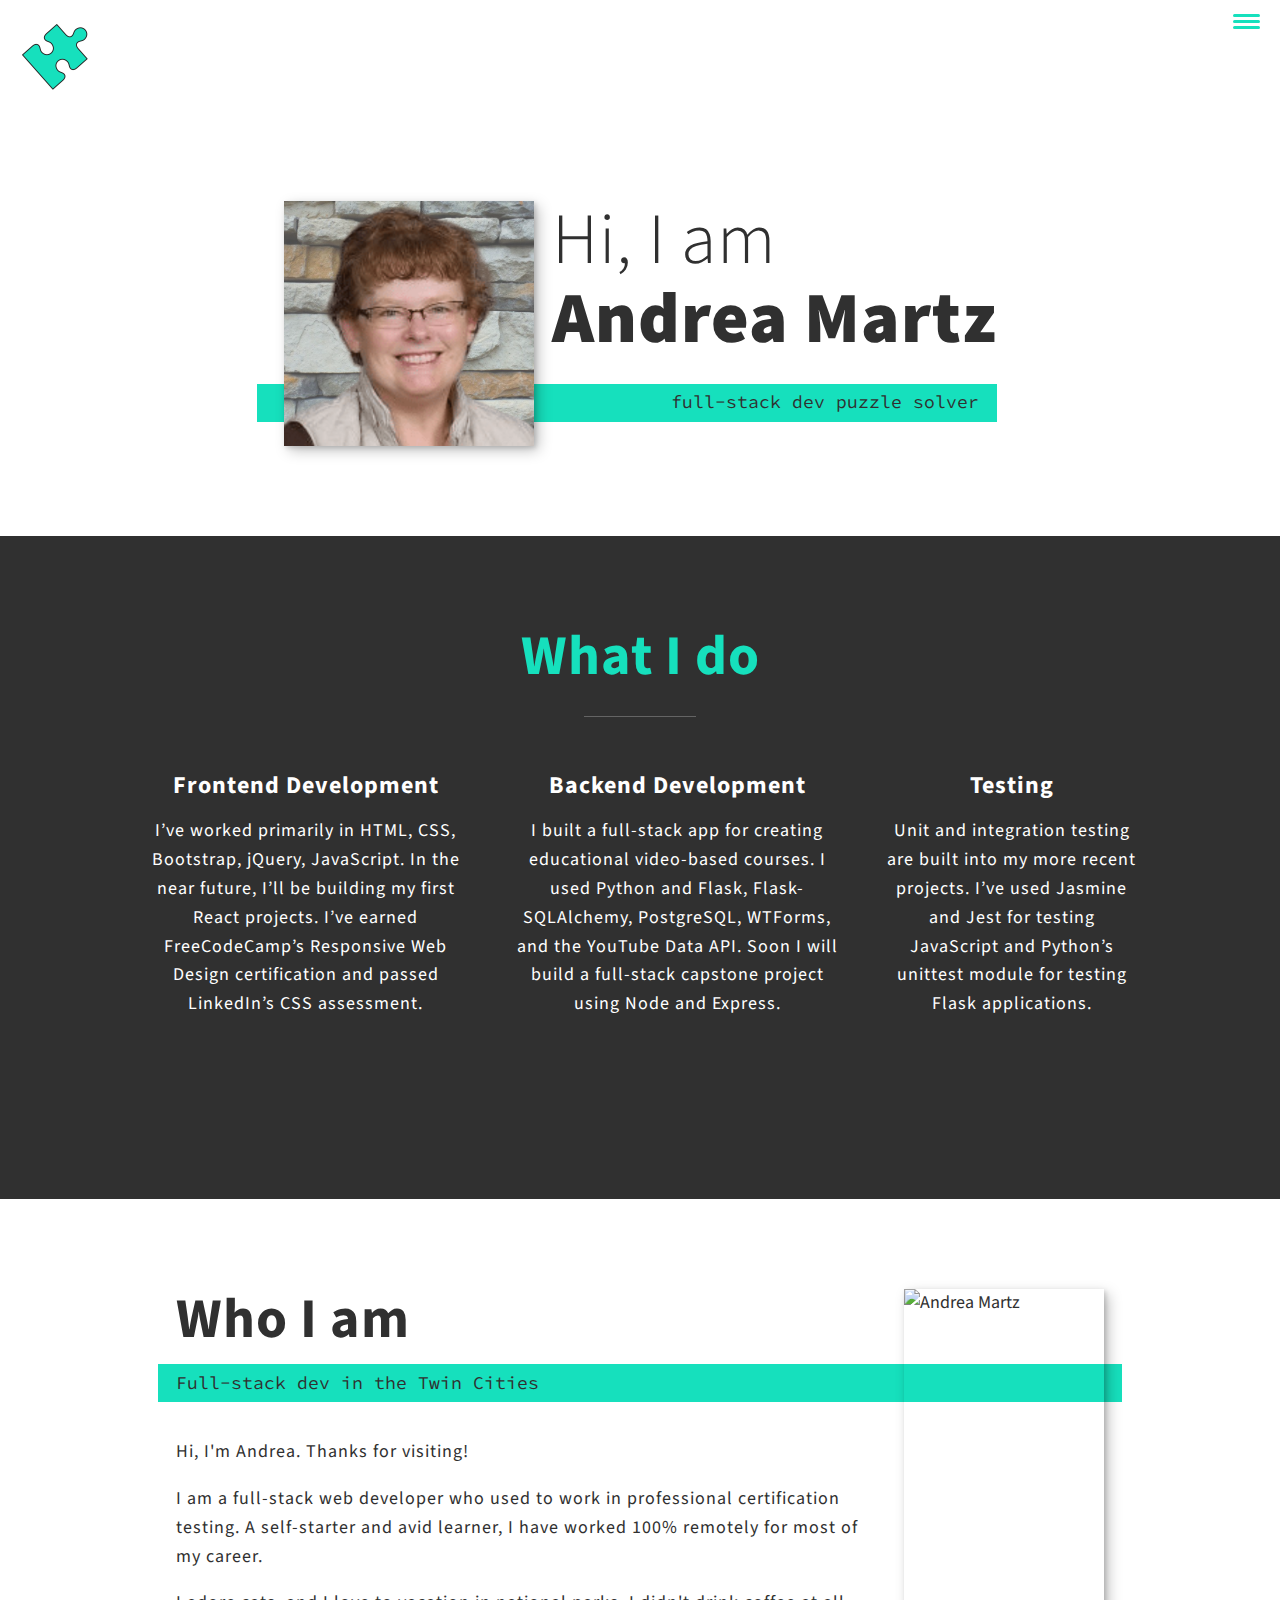
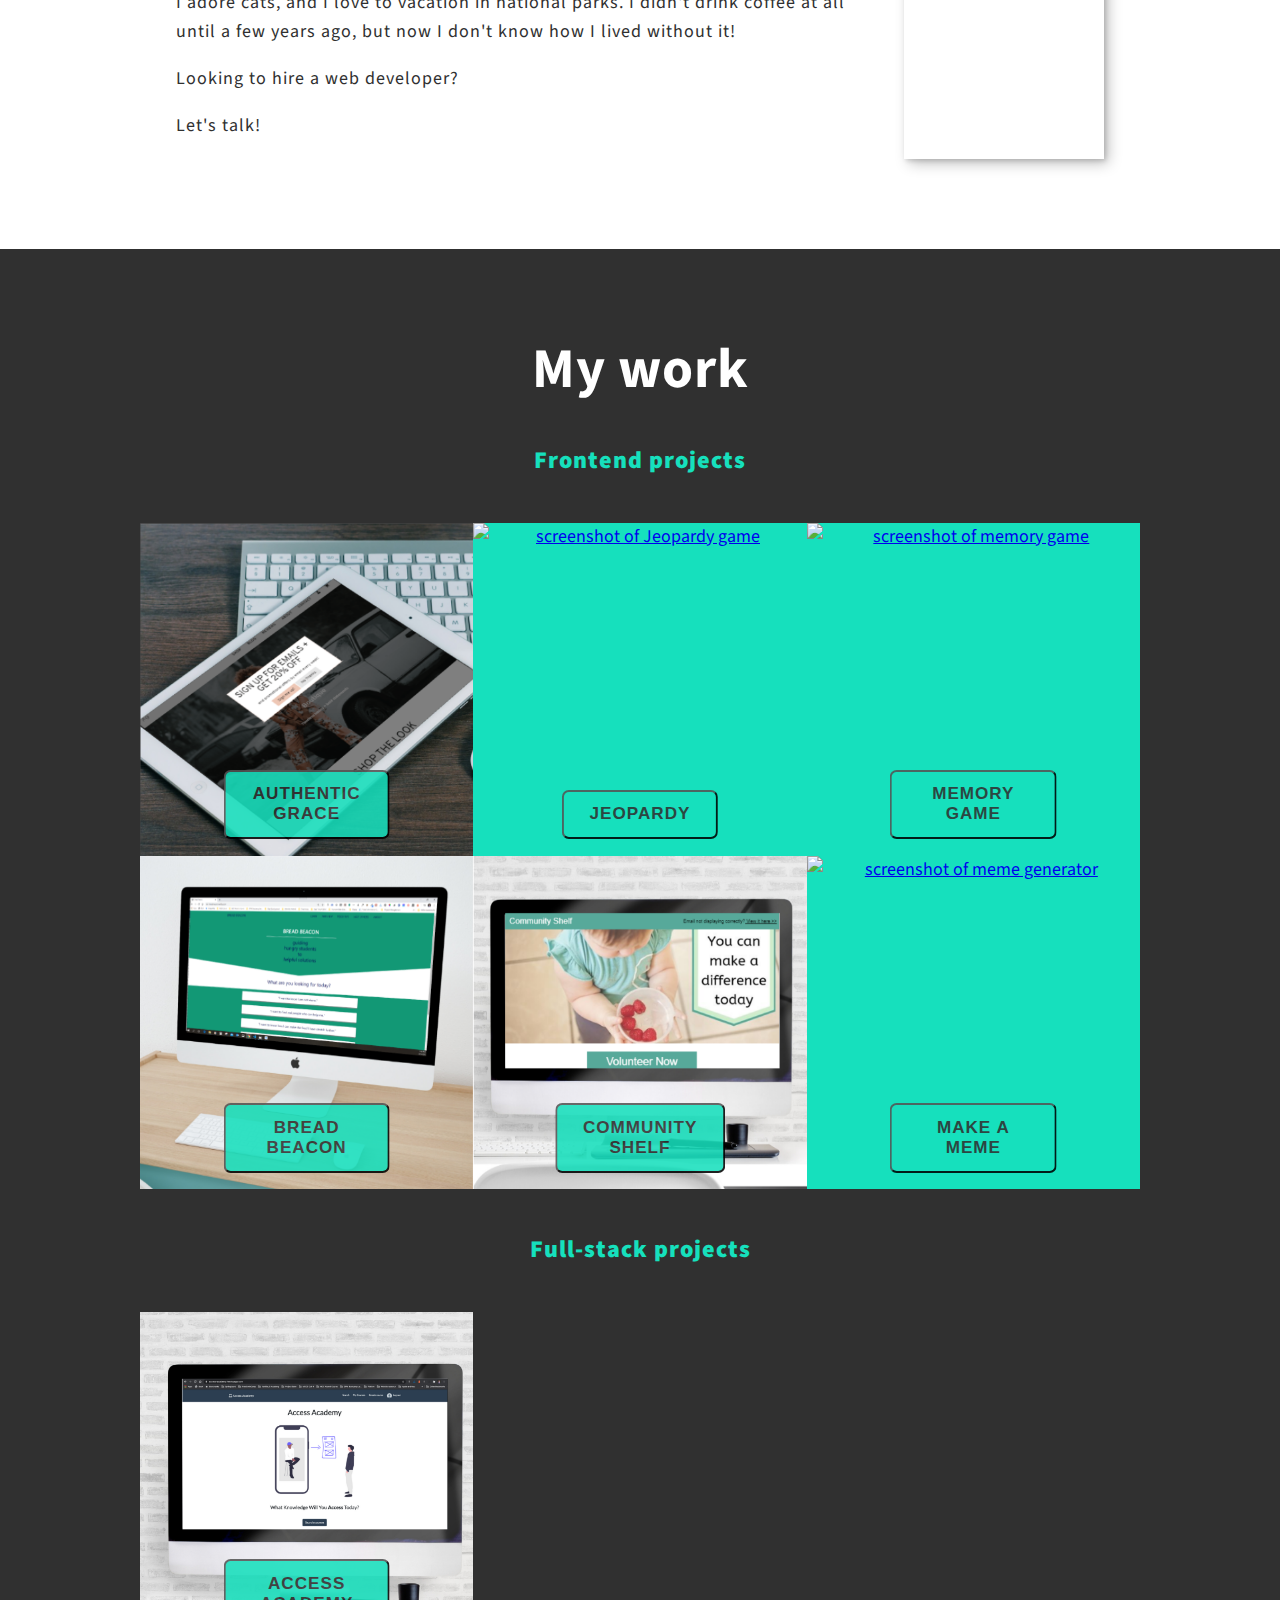
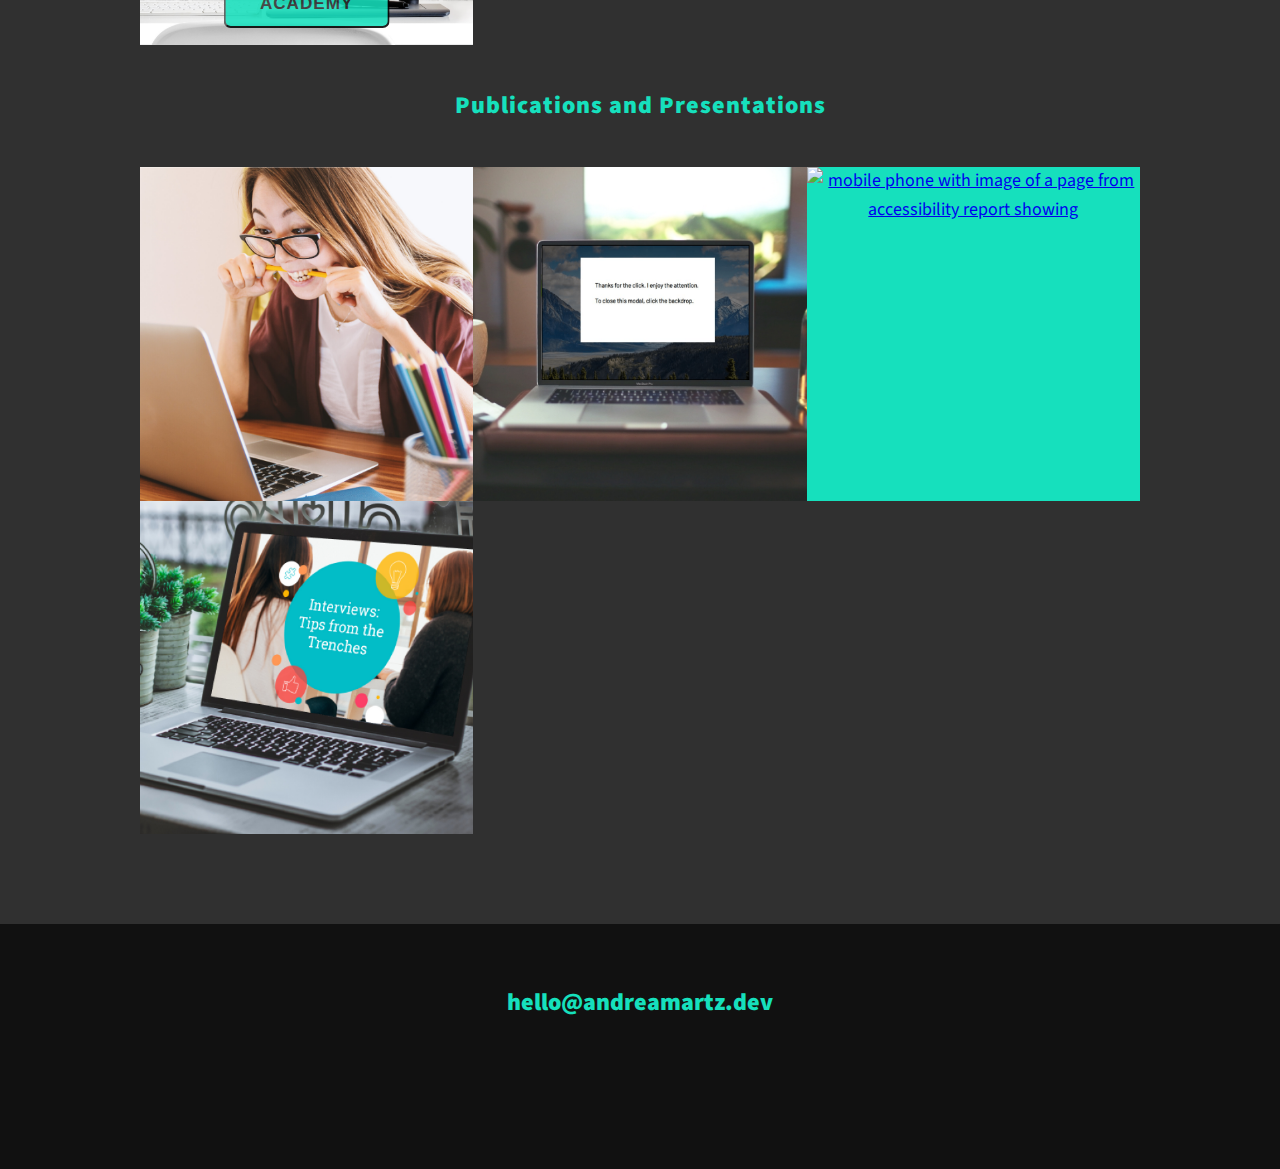
==== index.html @ f874818a "Edit 'What I do' and 'Who I am' sections" ====
<!DOCTYPE html>
<html lang="en">

<head>
  <meta charset="UTF-8" />
  <meta name="viewport" content="width=device-width, initial-scale=1.0" />
  <meta name="description"
    content="Andrea Martz's portfolio showcases her web development projects, publications, and presentations." />
  <meta property="og:title" content="Andrea Martz's portfolio website" />
  <meta property="og:image" content="img/linkedin-banner-puzzle.png" />
  <meta property="og:description" content="Andrea Martz's portfolio website" />
  <meta property="og:url" content="https://andreamartz.dev/" />
  <title>Andrea Martz's Portfolio</title>
  <link rel="apple-touch-icon" sizes="180x180" href="img/favicon/apple-touch-icon.png" />
  <link rel="icon" type="image/png" sizes="32x32" href="img/favicon/favicon-32x32.png" />
  <link rel="icon" type="image/png" sizes="16x16" href="img/favicon/favicon-16x16.png" />
  <link rel="manifest" href="/site.webmanifest" />
  <link rel="stylesheet" href="https://cdnjs.cloudflare.com/ajax/libs/normalize/7.0.0/normalize.min.css" />
  <link rel="stylesheet" href="https://cdnjs.cloudflare.com/ajax/libs/font-awesome/5.11.2/css/all.css"
    integrity="sha256-46qynGAkLSFpVbEBog43gvNhfrOj+BmwXdxFgVK/Kvc=" crossorigin="anonymous" />
  <!-- Google Fonts -->
  <link
    href="https://fonts.googleapis.com/css?family=Source+Code+Pro:400,900|Source+Sans+Pro:300,400,600,900&display=swap"
    rel="stylesheet" />

  <link rel="stylesheet" href="css/style.css" />
</head>

<body>
  <header>
    <div class="logo">
      <img src="img/puzzle-piece-for-favicon.png" alt="puzzle piece logo" />
    </div>
    <button class="nav-toggle" aria-label="toggle navigation">
      <span class="hamburger"></span>
    </button>
    <nav class="nav">
      <ul class="nav__list">
        <li class="nav__item"><a href="#home" class="nav__link">Home</a></li>
        <li class="nav__item">
          <a href="#services" class="nav__link">My Services</a>
        </li>
        <li class="nav__item">
          <a href="#about" class="nav__link">About me</a>
        </li>
        <li class="nav__item">
          <a href="#work" class="nav__link">My Work</a>
        </li>
      </ul>
    </nav>
  </header>
  <!-- Introduction -->
  <section class="intro" id="home">
    <h1 class="section__title section__title--intro">
      Hi, I am <strong>Andrea Martz</strong>
    </h1>
    <p class="section__subtitle section__subtitle--intro">
      full-stack dev puzzle solver
    </p>
    <img class="intro__img" src="img/Andrea-Martz-prof-stone.PNG" alt="photo of Andrea Martz" />
  </section>

  <!-- My services -->
  <section class="my-services" id="services">
    <h2 class="section__title section__title--services">What I do</h2>
    <div class="services">
      <div class="service">
        <h3>Frontend Development</h3>
        <p>I’ve worked primarily in HTML, CSS, Bootstrap, jQuery, JavaScript. In the near future, I’ll be building my
          first React projects. I’ve earned
          FreeCodeCamp’s Responsive Web Design certification and passed LinkedIn’s CSS assessment. </p>
      </div>
      <!-- / service -->

      <div class="service">
        <h3>Backend Development</h3>
        <p>I built a full-stack app for creating educational video-based courses. I used Python and Flask,
          Flask-SQLAlchemy, PostgreSQL, WTForms, and the YouTube Data API. Soon I will build a full-stack capstone
          project using Node and Express.</p>
      </div>
      <!-- / service -->

      <div class="service">
        <h3>Testing</h3>
        <p>Unit and integration testing are built into my more recent projects. I’ve used Jasmine and Jest for testing
          JavaScript and Python’s unittest module for testing Flask applications. </p>
      </div>
      <!-- / service -->
    </div>
    <!-- / services -->
  </section>

  <!-- About me -->
  <section class="about-me" id="about">
    <h2 class="section__title section__title--about">Who I am</h2>
    <p class="section__subtitle section__subtitle--about">
      Full-stack dev in the Twin Cities
    </p>

    <div class="about-me__body">
      <p>Hi, I'm Andrea. Thanks for visiting!</p>
      <p>
        I am a full-stack web developer who used to work in professional
        certification testing. A self-starter and avid learner, I have worked
        100% remotely for most of my career.
      </p>
      <p>
        I adore cats, and I love to vacation in national parks. I didn't drink coffee at all until a few years ago, but
        now I don't know how I lived without it!
      </p>
      <p>Looking to hire a web developer?</p>
      <a class="link" href="mailto:hello@andreamartz.dev">
        <p class="link-text">Let's talk!
          <span>
            <i class="fas fa-envelope email-icon contact-text"></i>
          </span>
        </p>
      </a>
    </div>

    <img class="about-me__img" src="img/Andrea-Martz-prof-long-hair-shimmer-tall.PNG" alt="Andrea Martz" />
    <!-- <img class="about-me__img" src="img/Andrea-Martz-prof-outside-tall.PNG" alt="Andrea Martz" /> -->
  </section>

  <!-- My Work -->
  <section class="my-work" id="work">
    <h2 class="section__title section__title--work">My work</h2>
    <h3 class="section__subtitle section__subtitle--work">Frontend projects</h3>

    <!-- Front-end projects -->
    <div class="portfolio">
      <!-- Portfolio item 01: Authentic Grace -->
      <div class="portfolio__item portfolio__item__container">
        <a href="https://andreamartz.dev/mcc-authentic-grace/" target="_blank" rel="noreferrer">
          <img src="img/my-work-websites/authentic-grace-mockup-square.PNG"
            alt="iPad showing home page of Authentic Grace website" class="portfolio__img" />
        </a>
        <a href="/project-story-pages/authentic-grace.html" target="_blank" rel="noreferrer">
          <button class="btn portfolio__item__btn">Authentic Grace</button>
        </a>
      </div>

      <!-- Portfolio item 02: Jeopardy -->
      <div class="portfolio__item portfolio__item__container">
        <a href="http://andreamartz.dev/sb-15-jeopardy/" target="_blank" rel="noreferrer">
          <img src="img/my-work-websites/jeopardy-on-laptop.png" alt="screenshot of Jeopardy game"
            class="portfolio__img" />
        </a>
        <a href="http://andreamartz.dev/sb-15-jeopardy/" target="_blank" rel="noreferrer">
          <button class="btn portfolio__item__btn">Jeopardy</button>
        </a>
      </div>

      <!-- Portfolio item 03: Memory game -->
      <div class="portfolio__item portfolio__item__container">
        <a href="http://andreamartz.dev/sb-memory-game/" target="_blank" rel="noreferrer">
          <img src="img/sb-memory-game.png" alt="screenshot of memory game" class="portfolio__img" />
        </a>
        <a href="http://andreamartz.dev/sb-memory-game/" target="_blank" rel="noreferrer">
          <button class="btn portfolio__item__btn">Memory Game</button>
        </a>
      </div>

      <!-- Portfolio item 04: Bread Beacon -->
      <div class="portfolio__item portfolio__item__container">
        <a href="https://breadbeacon.netlify.com/" target="_blank" rel="noreferrer">
          <img src="img/my-work-websites/bread-beacon-mockup-square.PNG"
            alt="computer screen showing Bread Beacon homepage" class="portfolio__img" />
        </a>
        <a href="https://breadbeacon.netlify.com/" target="_blank" rel="noreferrer">
          <button class="btn portfolio__item__btn">Bread Beacon</button>
        </a>
      </div>

      <!-- Portfolio item 05: Email Newsletter -->
      <div class="portfolio__item portfolio__item__container">
        <a href="https://andreamartz.dev/Email-Newsletter/" target="_blank" rel="noreferrer">
          <img src="img/my-work-websites/email-newsletter-mockup-square.png"
            alt="computer screen showing email newsletter" class="portfolio__img" />
        </a>
        <a href="https://andreamartz.dev/Email-Newsletter/" target="_blank" rel="noreferrer">
          <button class="btn portfolio__item__btn">Community Shelf</button>
        </a>
      </div>

      <!-- Portfolio item 06: Meme generator -->
      <div class="portfolio__item portfolio__item__container">
        <a href="http://andreamartz.dev/sb-meme-generator/" target="_blank" rel="noreferrer">
          <img src="img/sb-meme-generator.png" alt="screenshot of meme generator" class="portfolio__img" />
        </a>
        <a href="http://andreamartz.dev/sb-meme-generator/" target="_blank" rel="noreferrer">
          <button class="btn portfolio__item__btn">Make a Meme</button>
        </a>
      </div>
    </div>

    <!-- Full-stack projects -->
    <h3 class="section__subtitle section__subtitle--work">Full-stack projects</h3>
    <div class="portfolio">
      <!-- Full-stack item 01: Access Academy -->
      <div class="portfolio__item portfolio__item__container">
        <a href="https://access-academy.herokuapp.com/" target="_blank" rel="noreferrer">
          <img src="img/my-work-websites/access-academy-mockup-square.png"
            alt="iMac showing home page of Access Academy website" class="portfolio__img" />
        </a>
        <a href="/project-story-pages/access-academy.html" target="_blank" rel="noreferrer">
          <button class="btn portfolio__item__btn">Access Academy</button>
        </a>
      </div>
      <!-- Full-stack item 02: -->
      <div class="">
        <a href="" target="_blank" rel="noreferrer">
          <img src="" alt="" class="portfolio__img" />
        </a>
        <a href="" target="_blank" rel="noreferrer">
        </a>
      </div>
      <!-- Full-stack item 03: -->
      <div class="">
        <a href="" target="_blank" rel="noreferrer">
          <img src="" alt="" class="portfolio__img" />
        </a>
        <a href="" target="_blank" rel="noreferrer">
        </a>
      </div>
    </div>

    <!-- Publications and Presentations -->
    <h3 class="section__subtitle section__subtitle--work">
      Publications and Presentations
    </h3>
    <div class="portfolio">
      <!-- Portfolio item 04 -->
      <a href="https://momscanco.github.io/blog/martz_cohort4_css_positioning_you_got_this.html" class="portfolio__item"
        target="_blank" rel="noreferrer">
        <img src="img/my-work-publications/css-positioning-square.png"
          alt="frustrated woman looking at laptop screen and biting a pencil" class="portfolio__img" />
      </a>

      <!-- Portfolio item 05 -->
      <a href="https://momscanco.github.io/blog/martz_cohort4_you_ought_to_know_about_modals.html"
        class="portfolio__item" target="_blank" rel="noreferrer">
        <img src="img/my-work-publications/modals-mockup-square.png"
          alt="laptop with image of modal from the blog article showing" class="portfolio__img" />
      </a>

      <!-- Portfolio item 06 -->
      <a href="https://drive.google.com/file/d/15vUhuftL8Tw2-hJ7SJFzMjUAN6MccGJH/view" class="portfolio__item"
        target="_blank" rel="noreferrer">
        <img src="img/my-work-publications/accessibility-mockup-square.png"
          alt="mobile phone with image of a page from accessibility report showing" class="portfolio__img" />
      </a>

      <!-- Portfolio item 07: Presentation -->
      <a href="https://www.loom.com/share/85b0b5226fcd4cc6894a8df4f5c26ae6" class="portfolio__item" target="_blank"
        rel="noreferrer">
        <img src="img/my-work-presentations/interviews-mockup-square.PNG"
          alt="laptop showing title slide from presentation called 'Interviews: Tips from the Trenches'"
          class="portfolio__img" />
      </a>
    </div>
    <!-- END Publications and Presentations -->
  </section>

  <!-- Footer -->
  <footer class="footer">
    <!-- replace with your own email address -->
    <a href="mailto:hello@andreamartz.dev" class="footer__link">hello@andreamartz.dev</a>
    <ul class="social-list">
      <li class="social-list__item">
        <a class="social-list__link" href="https://github.com/andreamartz" aria-label="GitHub"
          title="View my work on GitHub" target="_blank" rel="noreferrer">
          <i class="fab fa-github"></i>
        </a>
      </li>
      <li class="social-list__item">
        <a class="social-list__link" href="https://www.linkedin.com/in/andreamartz/" aria-label="LinkedIn"
          title="Connect with me on LinkedIn" target="_blank" rel="noreferrer">
          <i class="fab fa-linkedin-in"></i>
        </a>
      </li>
      <li class="social-list__item">
        <a class="social-list__link" href="https://twitter.com/amartzcoder" aria-label="Twitter"
          title="Follow me on Twitter" target="_blank" rel="noreferrer">
          <i class="fab fa-twitter"></i>
        </a>
      </li>
      <li class="social-list__item">
        <a class="social-list__link" href="https://www.freecodecamp.org/wahmof2" aria-label="Free Code Camp"
          title="View my freeCodeCamp profile" target="_blank" rel="noreferrer">
          <i class="fab fa-free-code-camp"></i>
        </a>
      </li>
    </ul>
  </footer>

  <script src="js/index.js"></script>
</body>

</html>
---- css/style.css ----
*,
*::before,
*::after {
    box-sizing: border-box;
}

/* Custom Properties */

:root {
    --ff-primary: 'Source Sans Pro', sans-serif;
    --ff-secondary: 'Source Code Pro', monospace;

    --fw-reg: 300;
    --fw-semi-bold: 600;
    --fw-bold: 900;

    --clr-light: #fff;
    --clr-dark: #303030;
    --clr-accent: #16e0bd;

    --fs-h1: 3rem;
    --fs-h2: 2.25rem;
    --fs-h3: 1.25rem;
    --fs-body: 1rem;

    --bs: 0.25em 0.25em 0.75em rgba(0, 0, 0, .25),
        0.125em 0.125em 0.25em rgba(0, 0, 0, .15);
}

@media (min-width: 800px) {
    :root {
        --fs-h1: 4.5rem;
        --fs-h2: 3.5rem;
        --fs-h3: 1.5rem;
        --fs-body: 1.125rem;
    }
}

/* General styles */


html {
    scroll-behavior: smooth;
}

body {
    background: var(--clr-light);
    color: var(--clr-dark);
    margin: 0;
    font-family: var(--ff-primary);
    font-size: var(--fs-body);
    line-height: 1.6;
}

section {
    padding: 5em 2em;
}

img {
    display: block;
    max-width: 100%;
}

p {
    letter-spacing: 1px;
}

strong {
    font-weight: var(--fw-bold)
}

:focus {
    outline: 3px solid var(--clr-accent);
    outline-offset: 3px;
}

/* Buttons */

.btn {
    border-radius: 7px;
    display: inline-block;
    padding: 1em 2.5em;
    background: var(--clr-accent);
    color: var(--clr-dark);
    text-decoration: none;
    cursor: pointer;
    text-transform: uppercase;
    letter-spacing: 2px;
    font-weight: var(--fw-bold);
    transition: transform 200ms ease-in-out;
}

.btn:hover {
    transform: scale(1.1);
}

/* Icons */
.email-icon {
    color: var(--clr-accent);
}

/* Typography */

h1,
h2,
h3 {
    line-height: 1.1;
    margin: 0;
    letter-spacing: 1px;
}

h1 {
    font-size: var(--fs-h1)
}

h2 {
    font-size: var(--fs-h2)
}

h3 {
    font-size: var(--fs-h3)
}


.section__title {
    margin-bottom: .25em;
}

.section__title--intro {
    font-weight: var(--fw-reg);
}

.section__title--intro strong {
    display: block;
}

.section__subtitle {
    margin: 0;
    font-size: var(--fs-h3);
}

.section__subtitle--intro,
.section__subtitle--about {
    background: var(--clr-accent);
    padding: .25em 1em;
    font-family: var(--ff-secondary);
    font-size: var(--fs-body);
    margin-bottom: 1em;
}

.section__subtitle--work {
    color: var(--clr-accent);
    font-weight: var(--fw-bold);
    margin-bottom: 2em;
    margin-top: 2em;
}

/* header */

header {
    display: flex;
    justify-content: space-between;
    padding: 1em;
}

.logo {
    max-width: 75px;
}

.nav {
    position: fixed;
    background: var(--clr-dark);
    color: var(--clr-light);
    top: 0;
    bottom: 0;
    left: 0;
    right: 0;
    z-index: 100;

    transform: translateX(100%);
    transition: transform 250ms cubic-bezier(.5, 0, .5, 1);
}

.nav__list {
    list-style: none;
    display: flex;
    height: 100%;
    flex-direction: column;
    justify-content: space-evenly;
    align-items: center;
    margin: 0;
    padding: 0;
}

.nav__link {
    color: inherit;
    font-weight: var(--fw-bold);
    font-size: var(--fs-h2);
    text-decoration: none;
}

.nav__link:hover {
    color: var(--clr-accent);
}

.nav-toggle {
    padding: .5em;
    background: transparent;
    border: 0;
    cursor: pointer;
    position: absolute;
    right: 1em;
    top: 1em;
    z-index: 1000;
}

.nav-open .nav {
    transform: translateX(0);
}

.nav-open .nav-toggle {
    position: fixed;
}

.nav-open .hamburger {
    transform: rotate(.625turn);
}

.nav-open .hamburger::before {
    transform: rotate(90deg) translateX(-6px);
}

.nav-open .hamburger::after {
    opacity: 0;
}

.hamburger {
    display: block;
    position: relative;
}

.hamburger,
.hamburger::before,
.hamburger::after {
    background: var(--clr-accent);
    width: 2em;
    height: 3px;
    border-radius: 1em;
    transition: transform 250ms ease-in-out;
}


.hamburger::before,
.hamburger::after {
    content: '';
    position: absolute;
    left: 0;
    right: 0;
}

.hamburger::before {
    top: 6px;
}

.hamburger::after {
    bottom: 6px;
}


/*  Intro section  */

.intro {
    position: relative;
}

.intro__img {
    box-shadow: var(--bs);
}

.section__subtitle--intro {
    display: inline-block;
}

@media (min-width: 600px) {
    .intro {
        display: grid;
        width: min-content;
        margin: 0 auto;
        grid-column-gap: 1em;
        grid-template-areas:
            "img title"
            "img subtitle";
        grid-template-columns: min-content max-content;
    }

    .intro__img {
        grid-area: img;
        min-width: 250px;
        position: relative;
        z-index: 2;
    }

    .section__subtitle--intro {
        align-self: start;
        grid-column: -1 / 1;
        grid-row: 2;
        letter-spacing: 0;
        text-align: right;
        position: relative;
        left: -1.5em;
        width: calc(100% + 1.5em);
    }
}


/*  My services section  */

.my-services {
    background-color: var(--clr-dark);
    background-image: url(../img/services-bg-coding-desktop.PNG);
    background-size: cover;
    /* background-blend-mode: multiply; */
    color: var(--clr-light);
    text-align: center;
}

.section__title--services {
    color: var(--clr-accent);
    position: relative;
}

.section__title--services::after {
    content: '';
    display: block;
    width: 2em;
    height: 1px;
    margin: 0.5em auto 1em;
    background: var(--clr-light);
    opacity: 0.25;
}

.services {
    margin-bottom: 4em;
}

.service {
    max-width: 500px;
    margin: 0 auto;
}

@media (min-width: 800px) {
    .services {
        display: flex;
        max-width: 1000px;
        margin-left: auto;
        margin-right: auto;
    }

    .service+.service {
        margin-left: 2em;
    }
}

/*  About Me section */

.about-me {
    max-width: 1000px;
    margin: 0 auto;
}

.about-me__img {
    box-shadow: var(--bs);
}

@media (min-width: 600px) {
    .about-me {
        display: grid;
        grid-template-columns: 1fr 200px;
        grid-template-areas:
            "title img"
            "subtitle img"
            "text img";
        grid-column-gap: 2em;
    }

    .section__title--about {
        grid-area: title;
    }

    .section__subtitle--about {
        grid-column: 1 / -1;
        grid-row: 2;
        position: relative;
        left: -1em;
        letter-spacing: 0;
        width: calc(100% + 2em);
        padding-left: 1em;
        padding-right: calc(200px + 4em);
    }

    .about-me__img {
        grid-area: img;
        position: relative;
        z-index: 2;
    }
}

.link {
    text-decoration: none;
    color: inherit;
}

.link-text:hover {
    font-weight: var(--fw-semi-bold);
}

/* My Work */

.my-work {
    background-color: var(--clr-dark);
    color: var(--clr-light);
    text-align: center;
}

.portfolio {
    display: grid;
    grid-template-columns: repeat(auto-fit, minmax(300px, 1fr));
    max-width: 1000px;
    margin-left: auto;
    margin-right: auto;
}

.portfolio--single {
    display: grid;
    grid-template-columns: repeat(auto-fit, minmax(300px, .5fr));
}

.portfolio__item {
    background: var(--clr-accent);
    overflow: hidden;
}

.portfolio__img {
    transition:
        transform 750ms cubic-bezier(.5, 0, .5, 1),
        opacity 250ms linear;
}

.portfolio__item:focus {
    position: relative;
    z-index: 2;
}

.portfolio__img:hover,
.portfolio__item:focus .portfolio__img {
    transform: scale(1.2);
    opacity: .5;
}

.portfolio__item__container {
    position: relative;
}

.portfolio__item__btn {
    padding: .75em 1.5em;
    opacity: 0.87;
    font-size: 1.07rem;
    letter-spacing: 1px;
}

.portfolio__item__container .portfolio__item__btn {
    position: absolute;
    bottom: 5%;
    left: 50%;
    transform: translate(-50%);
    -ms-transform: translate(-50%);
}

/* footer */

.footer {
    background: #111;
    color: var(--clr-accent);
    text-align: center;
    padding: 2.5em 0;
    font-size: var(--fs-h3);

}

.footer a {
    color: inherit;
    text-decoration: none;
}

.footer__link {
    font-weight: var(--fw-bold);
}

.footer__link:hover,
.social-list__link:hover {
    opacity: .7;
}

.footer__link:hover {
    text-decoration: underline;
}

.social-list {
    list-style: none;
    display: flex;
    justify-content: center;
    margin: 2em 0 0;
    padding: 0;
}

.social-list__item {
    margin: 0 .5em;
}

.social-list__link {
    padding: .5em;
}
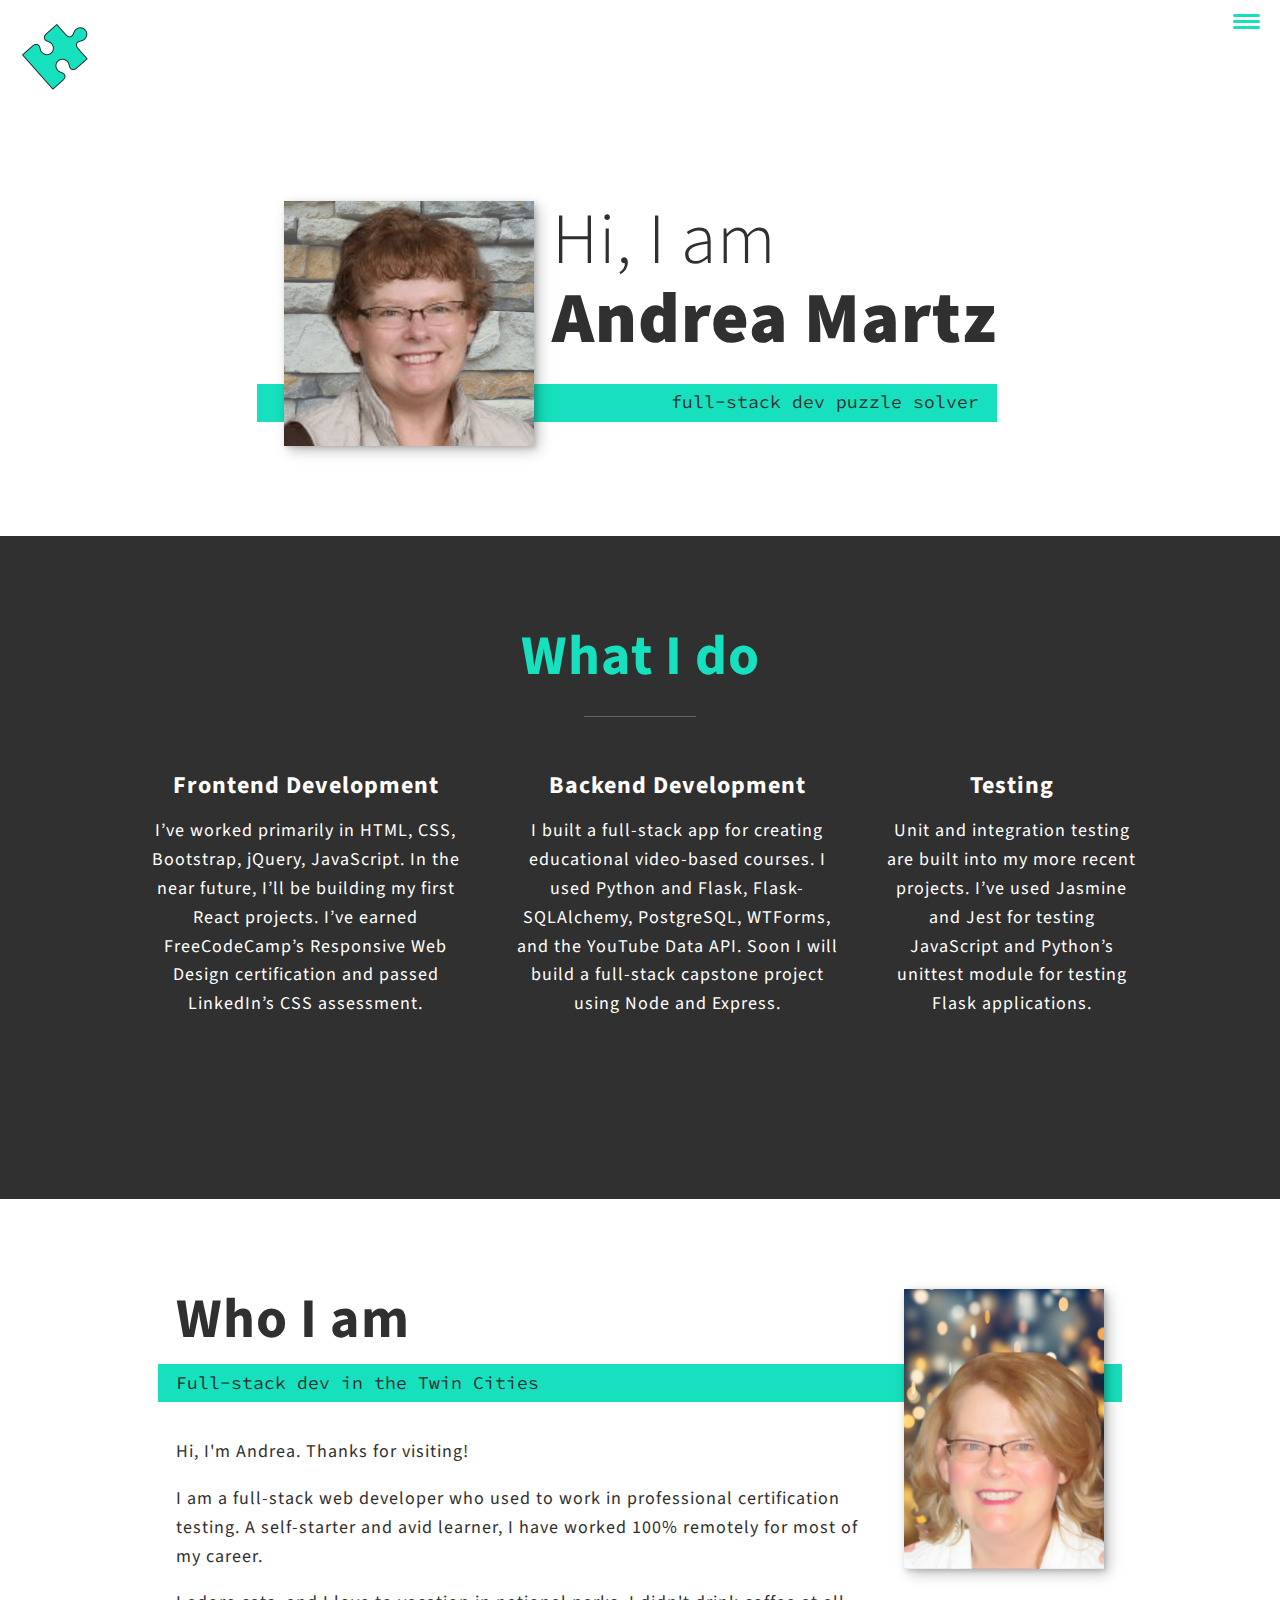
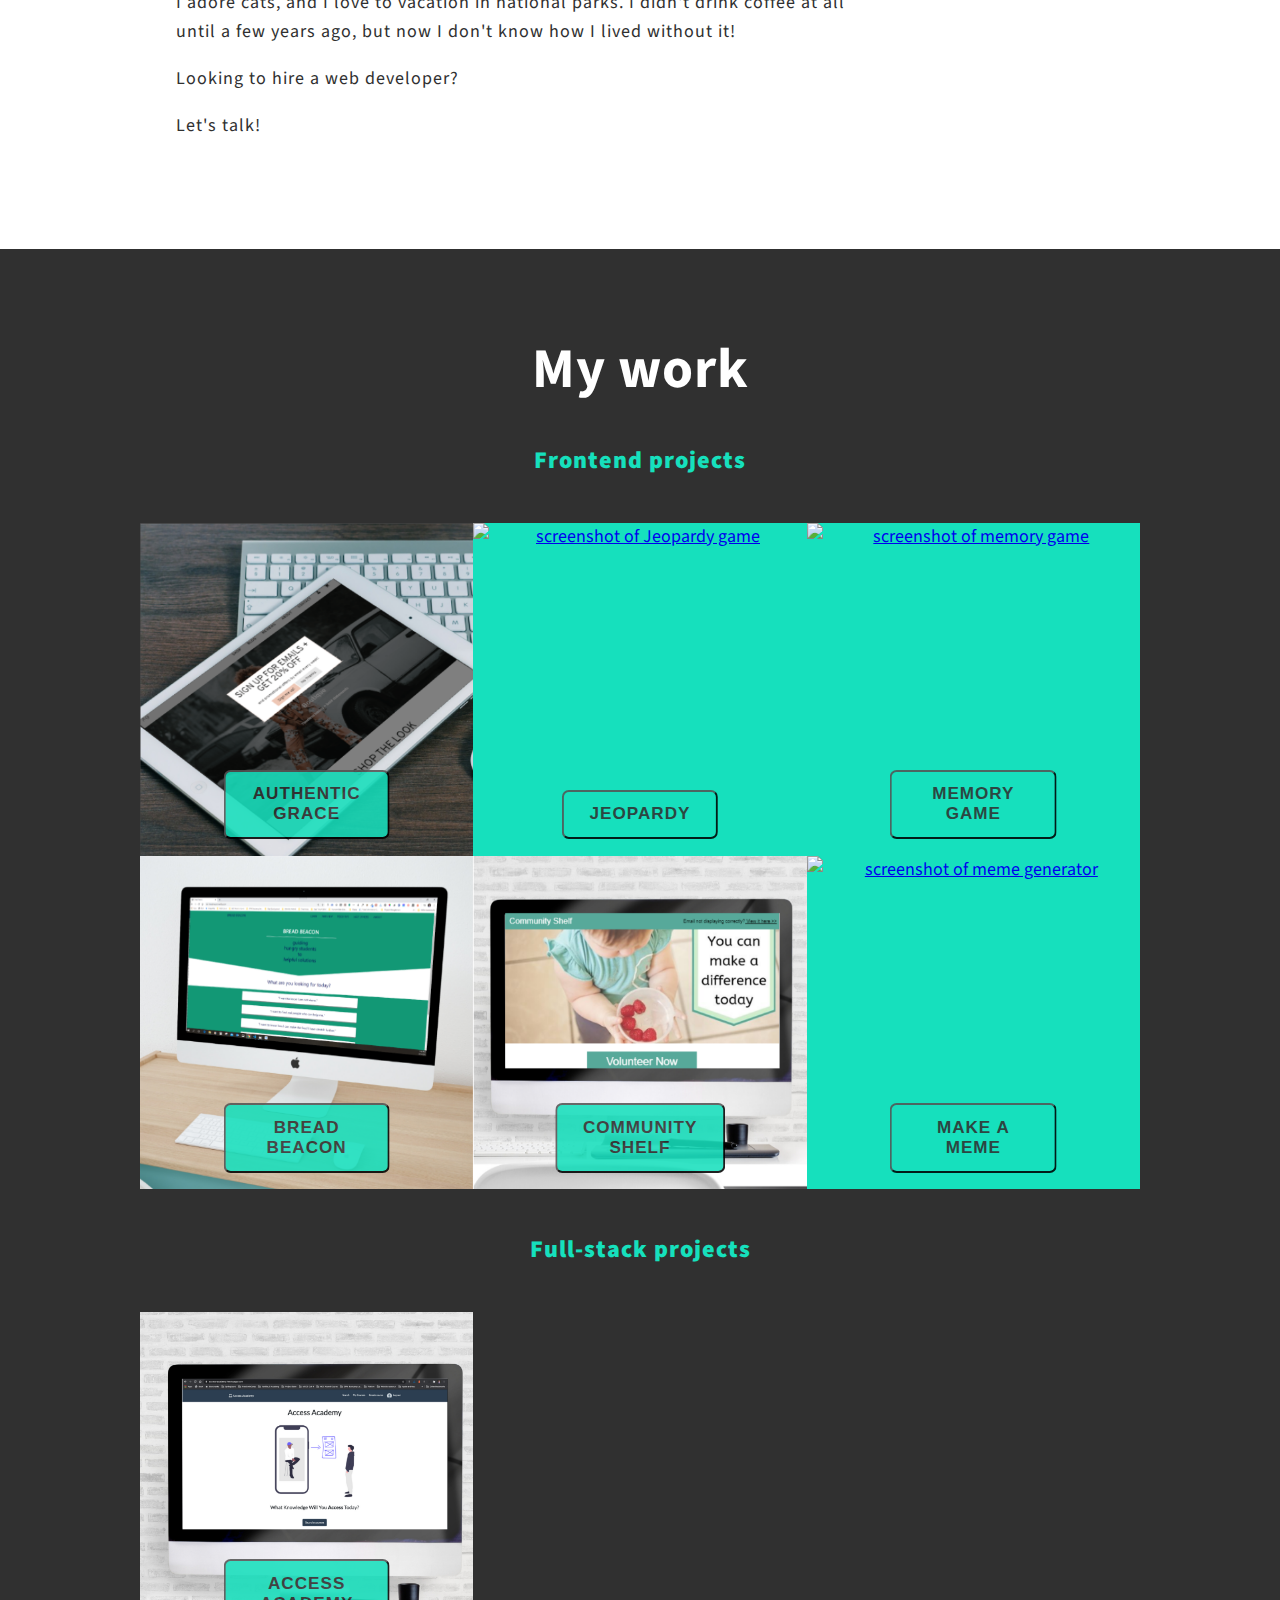
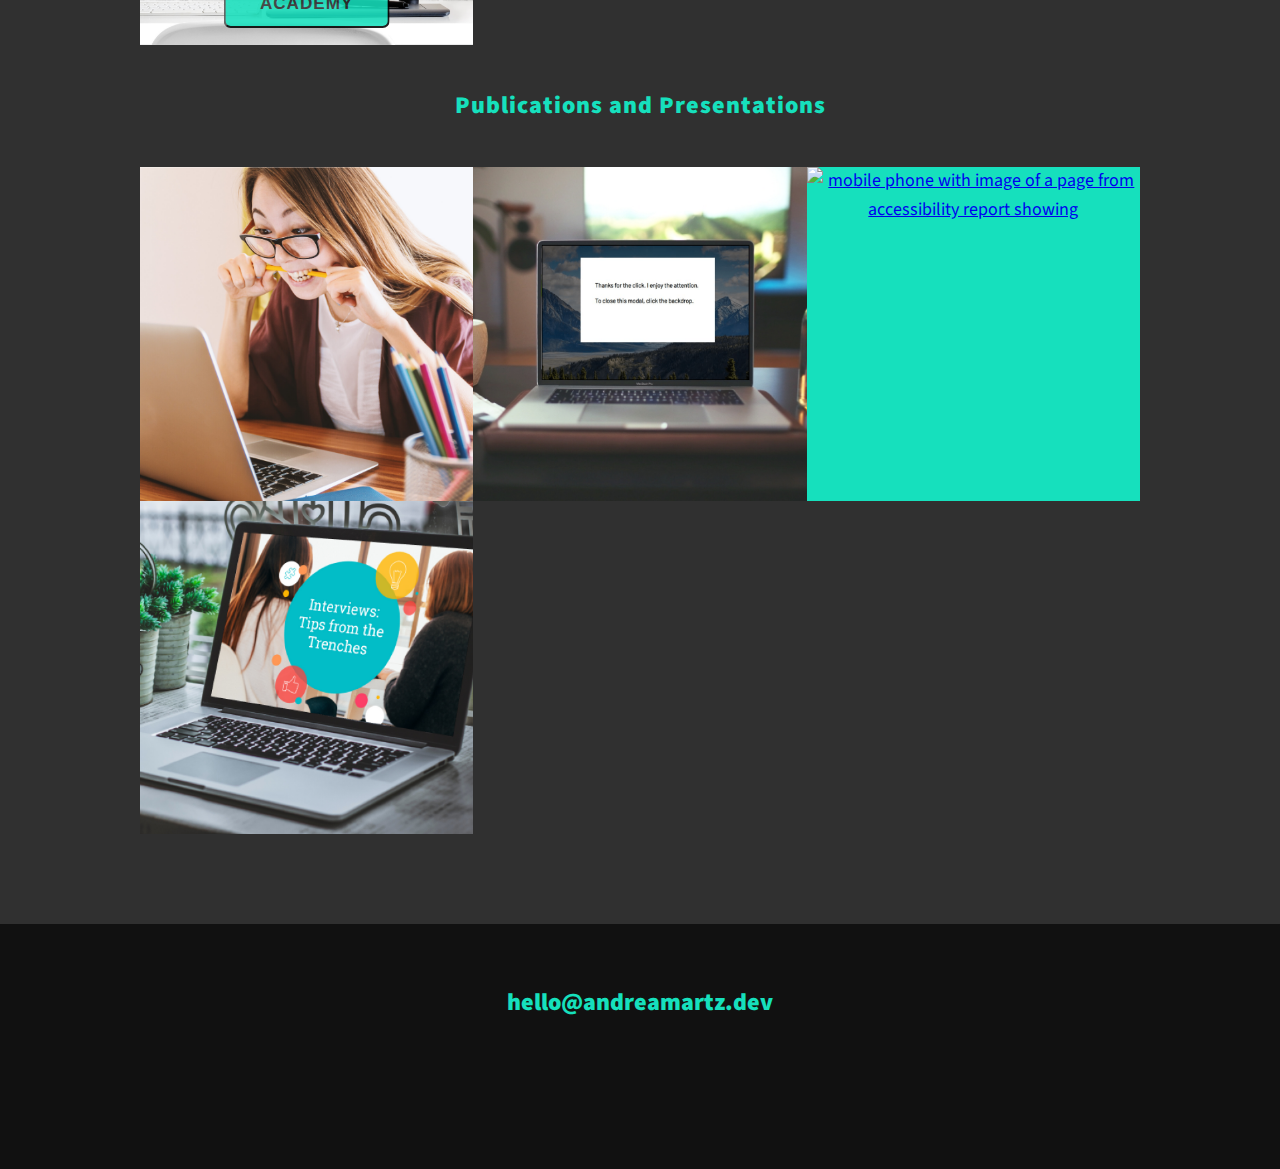
==== commit 4bc6a007: "Rename tall photo in 'Who I am' section" ====
--- a/index.html
+++ b/index.html
@@ -118,7 +118,7 @@
       </a>
     </div>
 
-    <img class="about-me__img" src="img/Andrea-Martz-prof-long-hair-shimmer-tall.PNG" alt="Andrea Martz" />
+    <img class="about-me__img" src="img/AMartz-prof-long-hair-shimmer-tall.PNG" alt="Andrea Martz" />
     <!-- <img class="about-me__img" src="img/Andrea-Martz-prof-outside-tall.PNG" alt="Andrea Martz" /> -->
   </section>
 
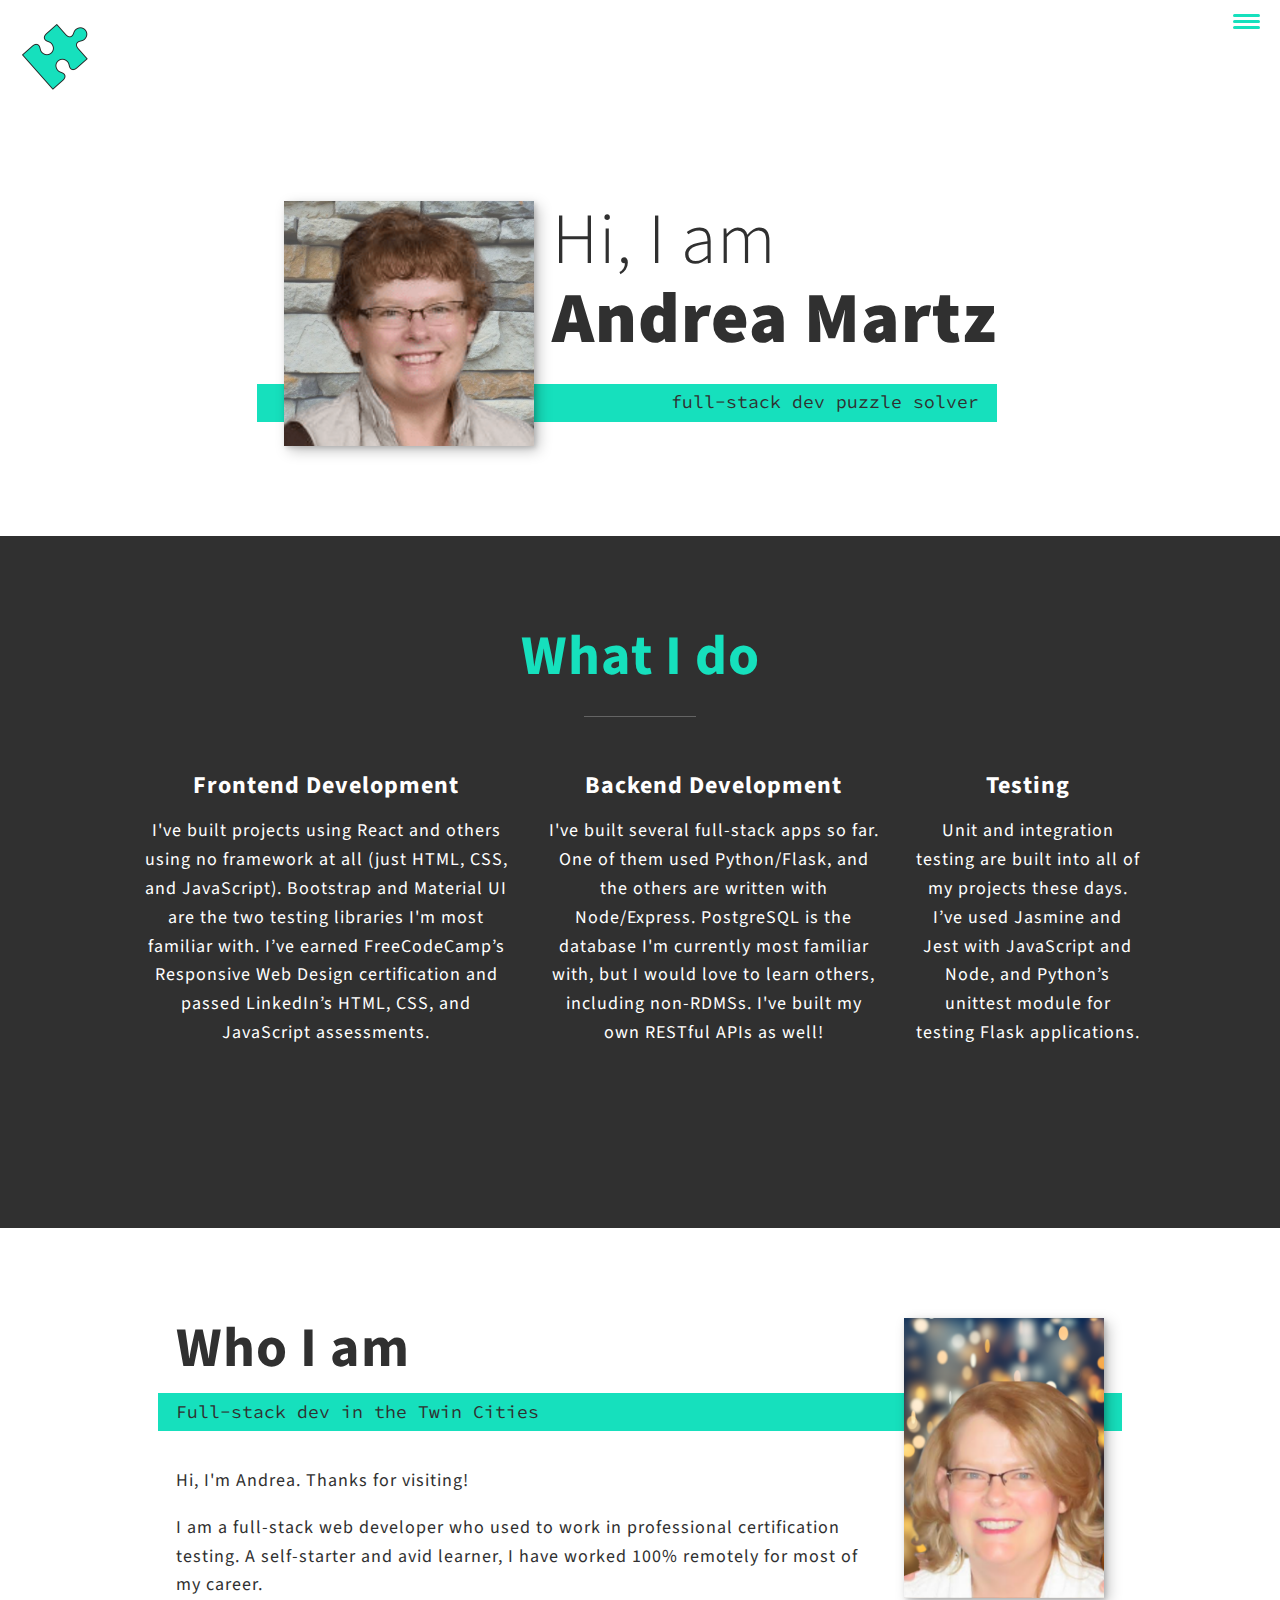
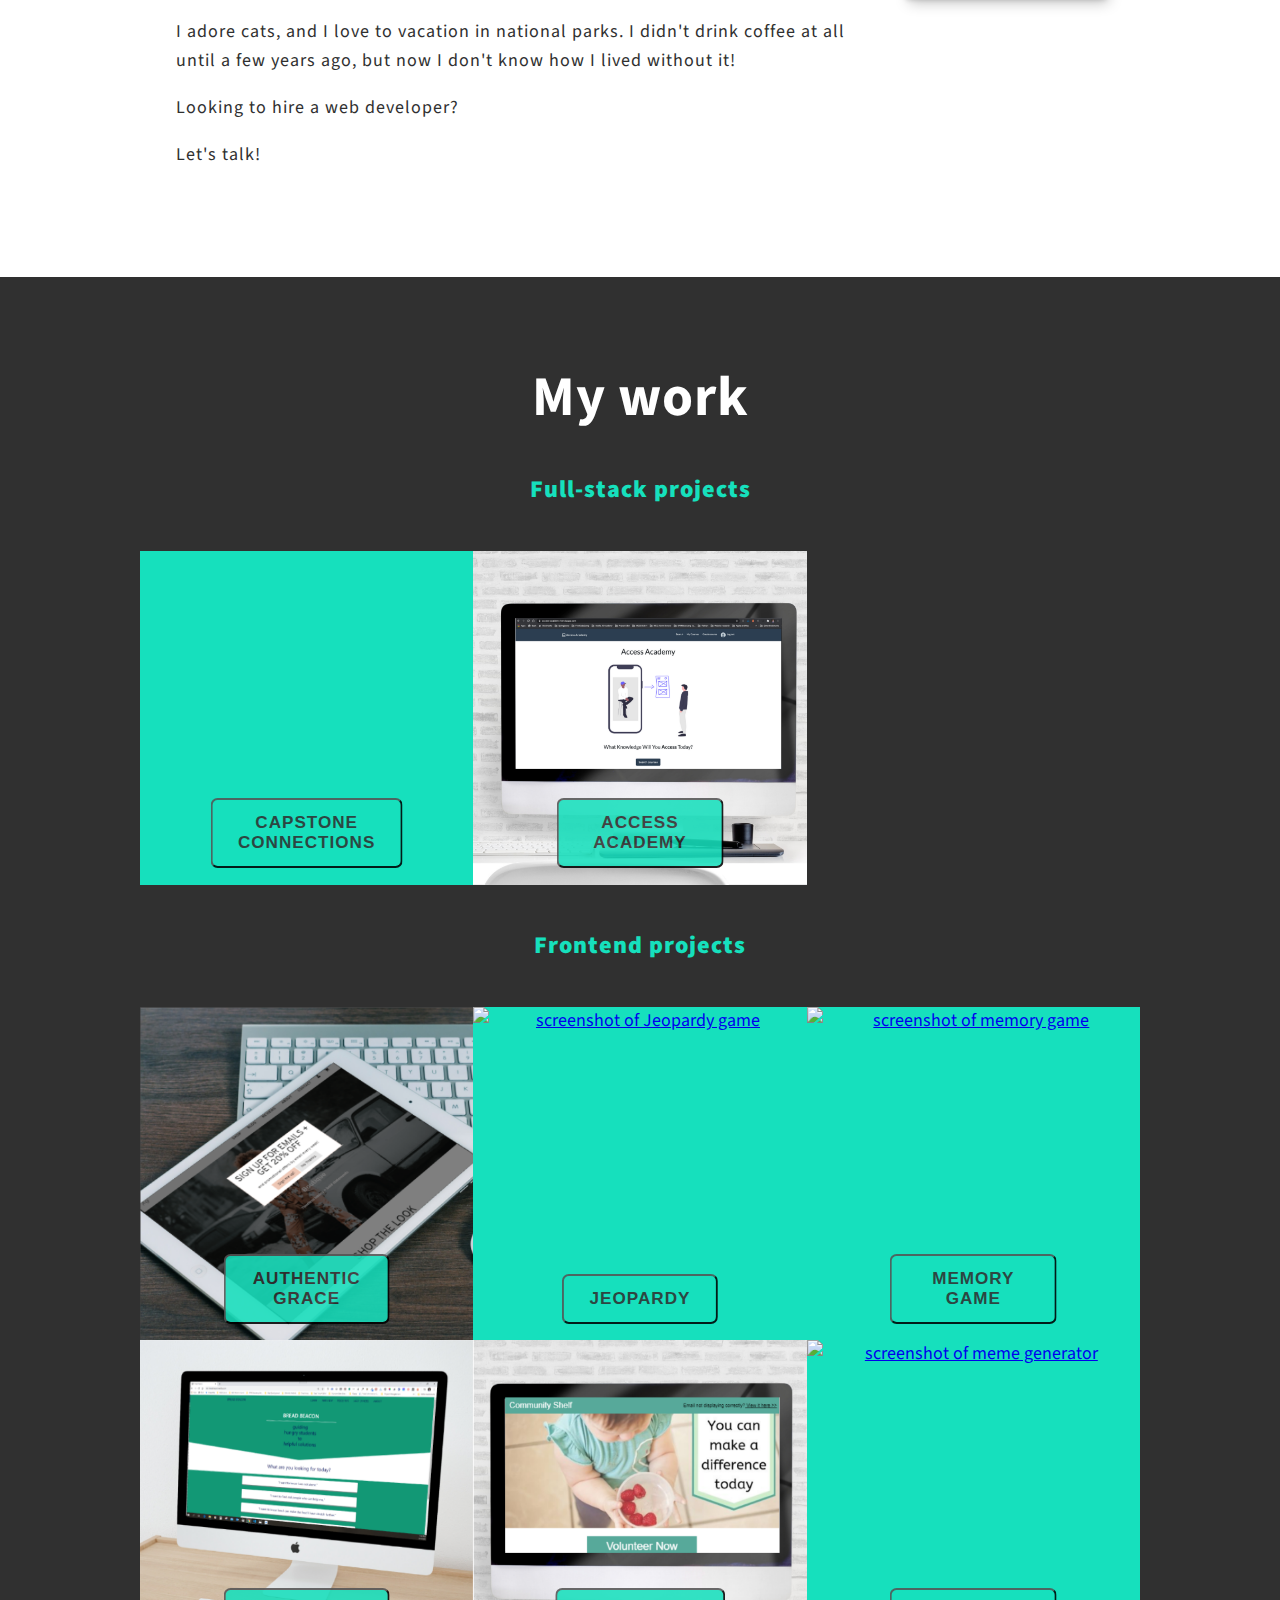
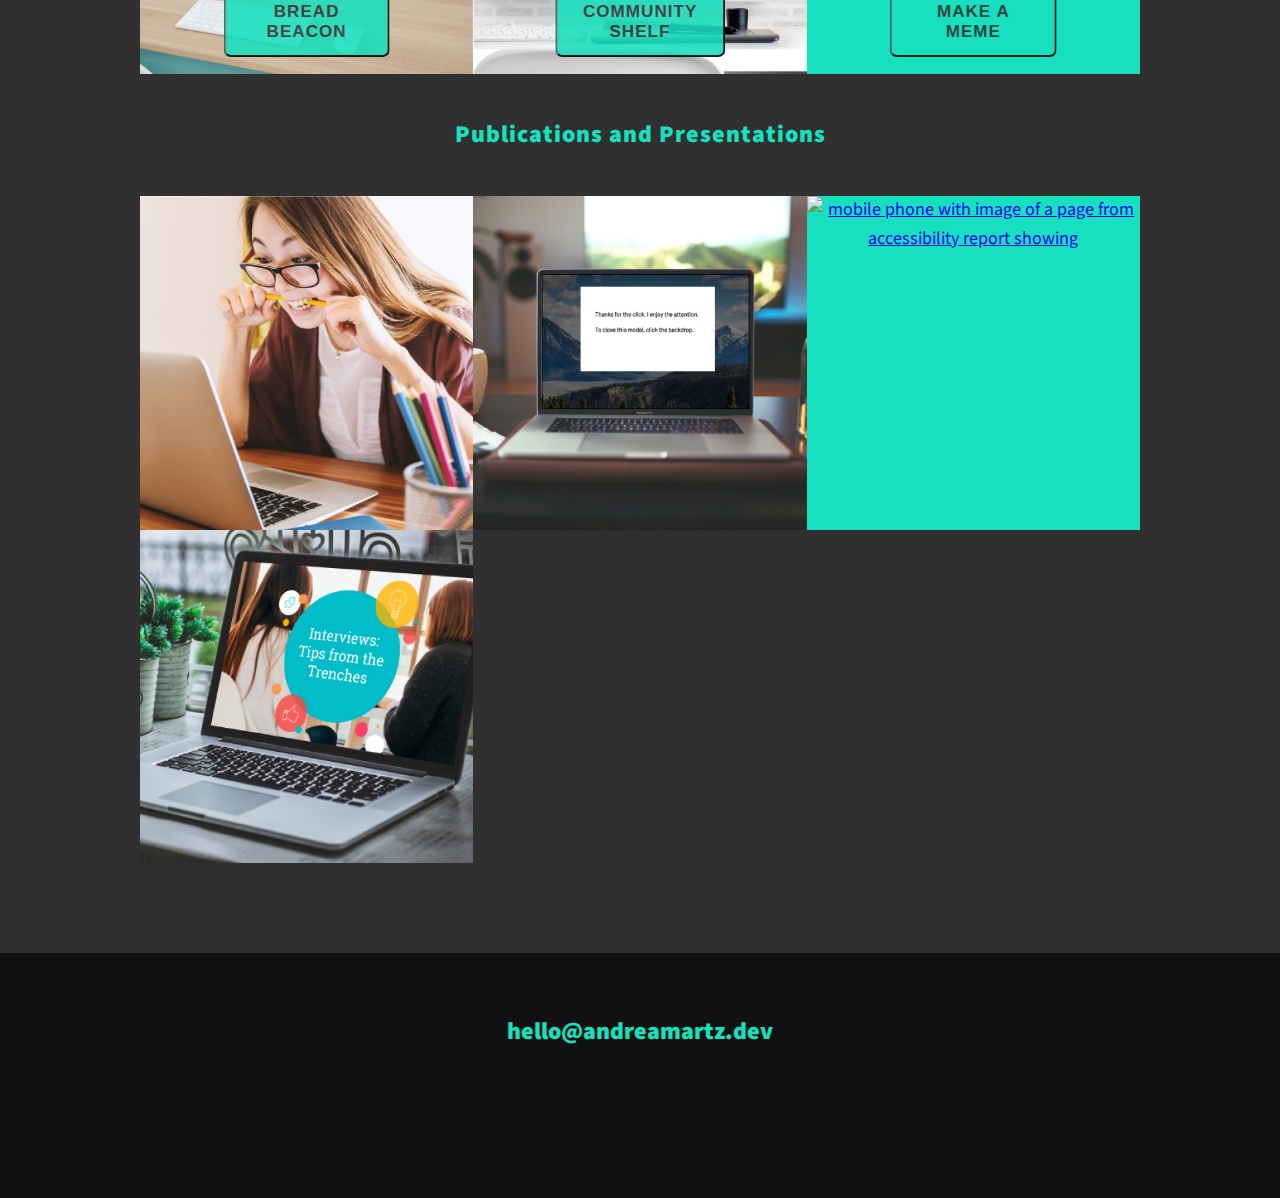
==== commit 3ff86784: "Update What I Do and add Capstone Connections project; also move frontent projects to come after ful" ====
--- a/index.html
+++ b/index.html
@@ -66,24 +66,25 @@
     <div class="services">
       <div class="service">
         <h3>Frontend Development</h3>
-        <p>I’ve worked primarily in HTML, CSS, Bootstrap, jQuery, JavaScript. In the near future, I’ll be building my
-          first React projects. I’ve earned
-          FreeCodeCamp’s Responsive Web Design certification and passed LinkedIn’s CSS assessment. </p>
+        <p>I've built projects using React and others using no framework at all (just HTML, CSS, and JavaScript).
+          Bootstrap and Material UI are the two testing libraries I'm most familiar with. I’ve earned
+          FreeCodeCamp’s Responsive Web Design certification and passed LinkedIn’s HTML, CSS, and JavaScript
+          assessments. </p>
       </div>
       <!-- / service -->
 
       <div class="service">
         <h3>Backend Development</h3>
-        <p>I built a full-stack app for creating educational video-based courses. I used Python and Flask,
-          Flask-SQLAlchemy, PostgreSQL, WTForms, and the YouTube Data API. Soon I will build a full-stack capstone
-          project using Node and Express.</p>
+        <p>I've built several full-stack apps so far. One of them used Python/Flask, and the others are written with
+          Node/Express. PostgreSQL is the database I'm currently most familiar with, but I would love to learn others,
+          including non-RDMSs. I've built my own RESTful APIs as well!</p>
       </div>
       <!-- / service -->
 
       <div class="service">
         <h3>Testing</h3>
-        <p>Unit and integration testing are built into my more recent projects. I’ve used Jasmine and Jest for testing
-          JavaScript and Python’s unittest module for testing Flask applications. </p>
+        <p>Unit and integration testing are built into all of my projects these days. I’ve used Jasmine and Jest with
+          JavaScript and Node, and Python’s unittest module for testing Flask applications. </p>
       </div>
       <!-- / service -->
     </div>
@@ -125,102 +126,107 @@
   <!-- My Work -->
   <section class="my-work" id="work">
     <h2 class="section__title section__title--work">My work</h2>
-    <h3 class="section__subtitle section__subtitle--work">Frontend projects</h3>
-
-    <!-- Front-end projects -->
-    <div class="portfolio">
-      <!-- Portfolio item 01: Authentic Grace -->
-      <div class="portfolio__item portfolio__item__container">
-        <a href="https://andreamartz.dev/mcc-authentic-grace/" target="_blank" rel="noreferrer">
-          <img src="img/my-work-websites/authentic-grace-mockup-square.PNG"
-            alt="iPad showing home page of Authentic Grace website" class="portfolio__img" />
-        </a>
-        <a href="/project-story-pages/authentic-grace.html" target="_blank" rel="noreferrer">
-          <button class="btn portfolio__item__btn">Authentic Grace</button>
-        </a>
-      </div>
-
-      <!-- Portfolio item 02: Jeopardy -->
-      <div class="portfolio__item portfolio__item__container">
-        <a href="http://andreamartz.dev/sb-15-jeopardy/" target="_blank" rel="noreferrer">
-          <img src="img/my-work-websites/jeopardy-on-laptop.png" alt="screenshot of Jeopardy game"
-            class="portfolio__img" />
-        </a>
-        <a href="http://andreamartz.dev/sb-15-jeopardy/" target="_blank" rel="noreferrer">
-          <button class="btn portfolio__item__btn">Jeopardy</button>
-        </a>
-      </div>
-
-      <!-- Portfolio item 03: Memory game -->
-      <div class="portfolio__item portfolio__item__container">
-        <a href="http://andreamartz.dev/sb-memory-game/" target="_blank" rel="noreferrer">
-          <img src="img/sb-memory-game.png" alt="screenshot of memory game" class="portfolio__img" />
-        </a>
-        <a href="http://andreamartz.dev/sb-memory-game/" target="_blank" rel="noreferrer">
-          <button class="btn portfolio__item__btn">Memory Game</button>
-        </a>
-      </div>
-
-      <!-- Portfolio item 04: Bread Beacon -->
-      <div class="portfolio__item portfolio__item__container">
-        <a href="https://breadbeacon.netlify.com/" target="_blank" rel="noreferrer">
-          <img src="img/my-work-websites/bread-beacon-mockup-square.PNG"
-            alt="computer screen showing Bread Beacon homepage" class="portfolio__img" />
-        </a>
-        <a href="https://breadbeacon.netlify.com/" target="_blank" rel="noreferrer">
-          <button class="btn portfolio__item__btn">Bread Beacon</button>
-        </a>
-      </div>
-
-      <!-- Portfolio item 05: Email Newsletter -->
-      <div class="portfolio__item portfolio__item__container">
-        <a href="https://andreamartz.dev/Email-Newsletter/" target="_blank" rel="noreferrer">
-          <img src="img/my-work-websites/email-newsletter-mockup-square.png"
-            alt="computer screen showing email newsletter" class="portfolio__img" />
-        </a>
-        <a href="https://andreamartz.dev/Email-Newsletter/" target="_blank" rel="noreferrer">
-          <button class="btn portfolio__item__btn">Community Shelf</button>
-        </a>
-      </div>
-
-      <!-- Portfolio item 06: Meme generator -->
-      <div class="portfolio__item portfolio__item__container">
-        <a href="http://andreamartz.dev/sb-meme-generator/" target="_blank" rel="noreferrer">
-          <img src="img/sb-meme-generator.png" alt="screenshot of meme generator" class="portfolio__img" />
-        </a>
-        <a href="http://andreamartz.dev/sb-meme-generator/" target="_blank" rel="noreferrer">
-          <button class="btn portfolio__item__btn">Make a Meme</button>
-        </a>
-      </div>
-    </div>
 
     <!-- Full-stack projects -->
     <h3 class="section__subtitle section__subtitle--work">Full-stack projects</h3>
     <div class="portfolio">
-      <!-- Full-stack item 01: Access Academy -->
+      <!-- Full-stack item 01: -->
+      <div class="portfolio__item portfolio__item__container">
+        <a href="https://capstone-connections.surge.sh/" target="_blank" rel="noreferrer">
+          <img
+            src="https://res.cloudinary.com/wahmof2/image/upload/w_1000,ar_1:1,c_fill,g_auto,e_art:hokusai/v1631744201/capstone_connections/cfwuknybp0cdm02gj66q.png"
+            alt="" class="portfolio__img" />
+        </a>
+        <a href="https://capstone-connections.surge.sh/" target="_blank" rel="noreferrer">
+          <button class="btn portfolio__item__btn">Capstone Connections</button>
+        </a>
+      </div>
+      <!-- Full-stack item 02: Access Academy -->
       <div class="portfolio__item portfolio__item__container">
         <a href="https://access-academy.herokuapp.com/" target="_blank" rel="noreferrer">
           <img src="img/my-work-websites/access-academy-mockup-square.png"
             alt="iMac showing home page of Access Academy website" class="portfolio__img" />
         </a>
-        <a href="/project-story-pages/access-academy.html" target="_blank" rel="noreferrer">
+        <a href="https://access-academy.herokuapp.com/" target="_blank" rel="noreferrer">
           <button class="btn portfolio__item__btn">Access Academy</button>
         </a>
       </div>
-      <!-- Full-stack item 02: -->
-      <div class="">
-        <a href="" target="_blank" rel="noreferrer">
-          <img src="" alt="" class="portfolio__img" />
-        </a>
-        <a href="" target="_blank" rel="noreferrer">
-        </a>
-      </div>
+
       <!-- Full-stack item 03: -->
       <div class="">
         <a href="" target="_blank" rel="noreferrer">
           <img src="" alt="" class="portfolio__img" />
         </a>
         <a href="" target="_blank" rel="noreferrer">
+        </a>
+      </div>
+    </div>
+
+    <h3 class="section__subtitle section__subtitle--work">Frontend projects</h3>
+
+    <!-- Front-end projects -->
+    <div class="portfolio">
+      <!-- Portfolio item 01: Authentic Grace -->
+      <div class="portfolio__item portfolio__item__container">
+        <a href="https://andreamartz.dev/mcc-authentic-grace/" target="_blank" rel="noreferrer">
+          <img src="img/my-work-websites/authentic-grace-mockup-square.PNG"
+            alt="iPad showing home page of Authentic Grace website" class="portfolio__img" />
+        </a>
+        <a href="/project-story-pages/authentic-grace.html" target="_blank" rel="noreferrer">
+          <button class="btn portfolio__item__btn">Authentic Grace</button>
+        </a>
+      </div>
+
+      <!-- Portfolio item 02: Jeopardy -->
+      <div class="portfolio__item portfolio__item__container">
+        <a href="http://andreamartz.dev/sb-15-jeopardy/" target="_blank" rel="noreferrer">
+          <img src="img/my-work-websites/jeopardy-on-laptop.png" alt="screenshot of Jeopardy game"
+            class="portfolio__img" />
+        </a>
+        <a href="http://andreamartz.dev/sb-15-jeopardy/" target="_blank" rel="noreferrer">
+          <button class="btn portfolio__item__btn">Jeopardy</button>
+        </a>
+      </div>
+
+      <!-- Portfolio item 03: Memory game -->
+      <div class="portfolio__item portfolio__item__container">
+        <a href="http://andreamartz.dev/sb-memory-game/" target="_blank" rel="noreferrer">
+          <img src="img/sb-memory-game.png" alt="screenshot of memory game" class="portfolio__img" />
+        </a>
+        <a href="http://andreamartz.dev/sb-memory-game/" target="_blank" rel="noreferrer">
+          <button class="btn portfolio__item__btn">Memory Game</button>
+        </a>
+      </div>
+
+      <!-- Portfolio item 04: Bread Beacon -->
+      <div class="portfolio__item portfolio__item__container">
+        <a href="https://breadbeacon.netlify.com/" target="_blank" rel="noreferrer">
+          <img src="img/my-work-websites/bread-beacon-mockup-square.PNG"
+            alt="computer screen showing Bread Beacon homepage" class="portfolio__img" />
+        </a>
+        <a href="https://breadbeacon.netlify.com/" target="_blank" rel="noreferrer">
+          <button class="btn portfolio__item__btn">Bread Beacon</button>
+        </a>
+      </div>
+
+      <!-- Portfolio item 05: Email Newsletter -->
+      <div class="portfolio__item portfolio__item__container">
+        <a href="https://andreamartz.dev/Email-Newsletter/" target="_blank" rel="noreferrer">
+          <img src="img/my-work-websites/email-newsletter-mockup-square.png"
+            alt="computer screen showing email newsletter" class="portfolio__img" />
+        </a>
+        <a href="https://andreamartz.dev/Email-Newsletter/" target="_blank" rel="noreferrer">
+          <button class="btn portfolio__item__btn">Community Shelf</button>
+        </a>
+      </div>
+
+      <!-- Portfolio item 06: Meme generator -->
+      <div class="portfolio__item portfolio__item__container">
+        <a href="http://andreamartz.dev/sb-meme-generator/" target="_blank" rel="noreferrer">
+          <img src="img/sb-meme-generator.png" alt="screenshot of meme generator" class="portfolio__img" />
+        </a>
+        <a href="http://andreamartz.dev/sb-meme-generator/" target="_blank" rel="noreferrer">
+          <button class="btn portfolio__item__btn">Make a Meme</button>
         </a>
       </div>
     </div>
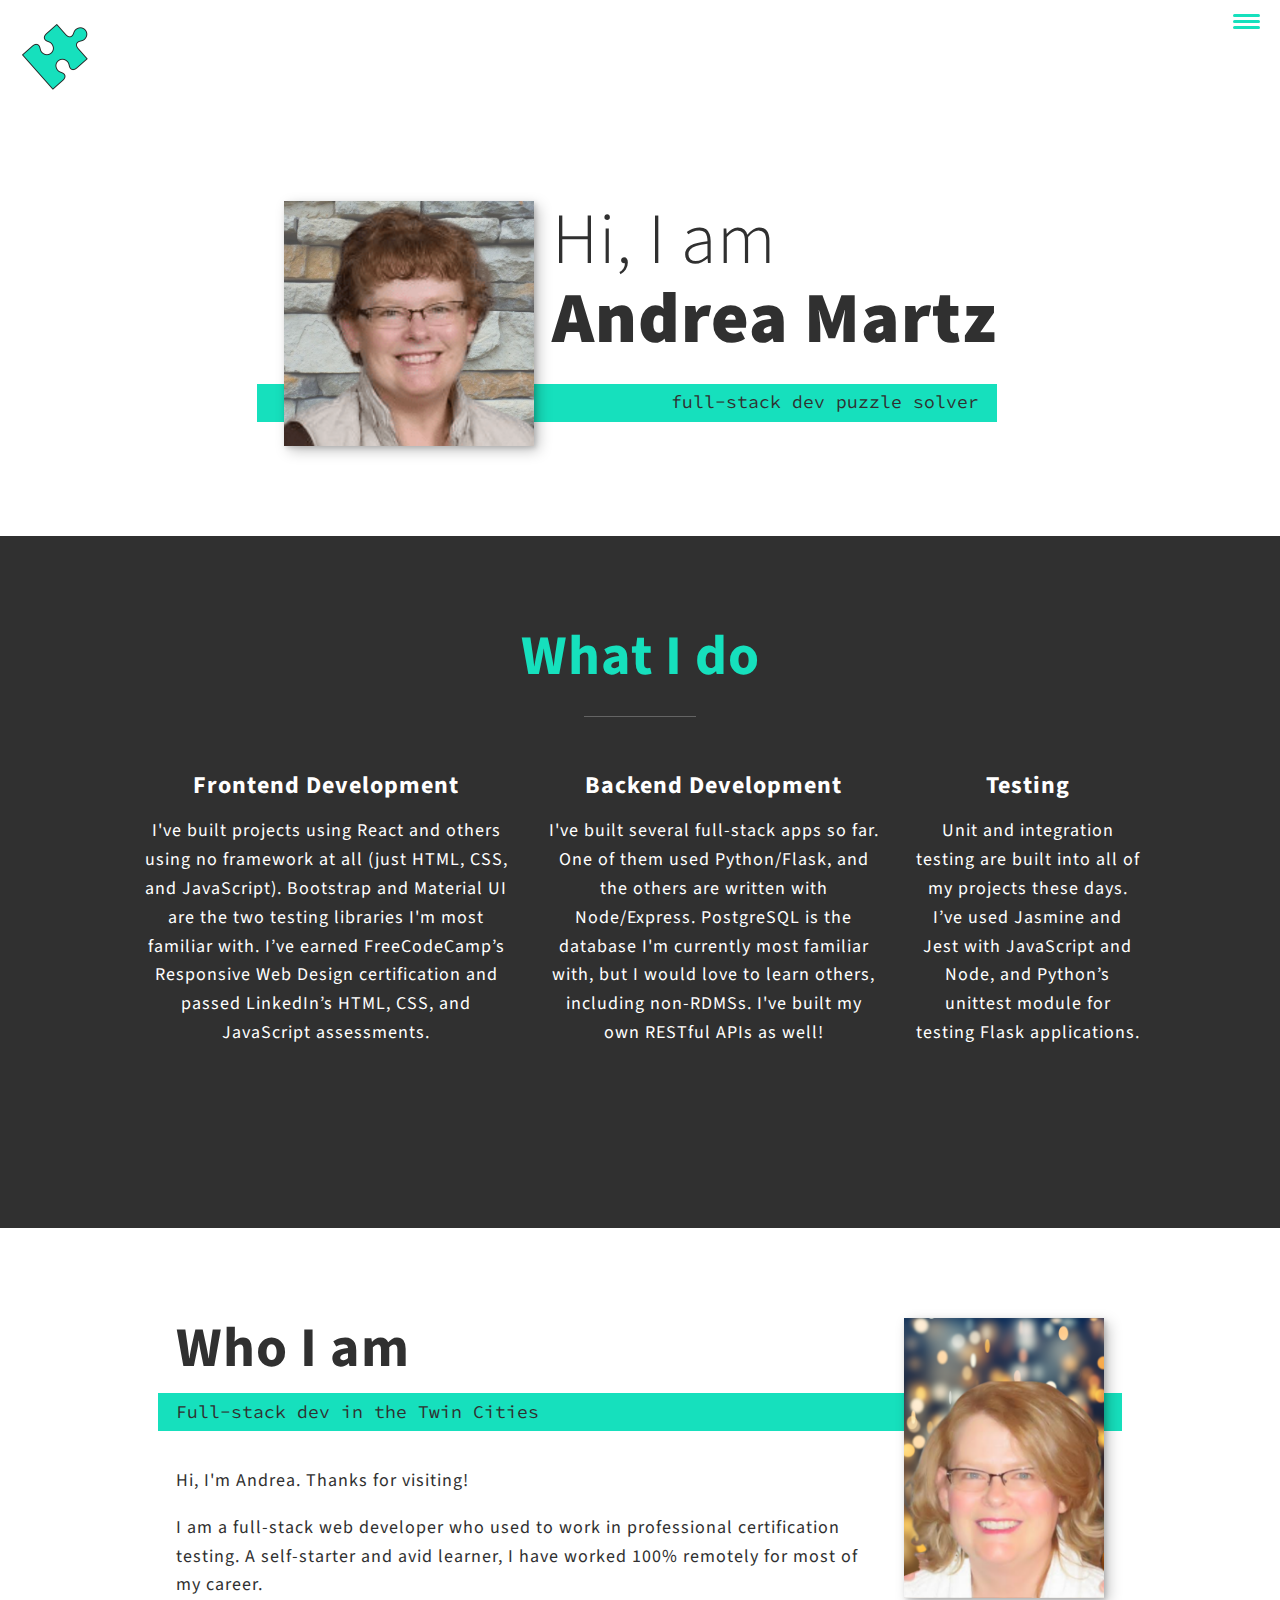
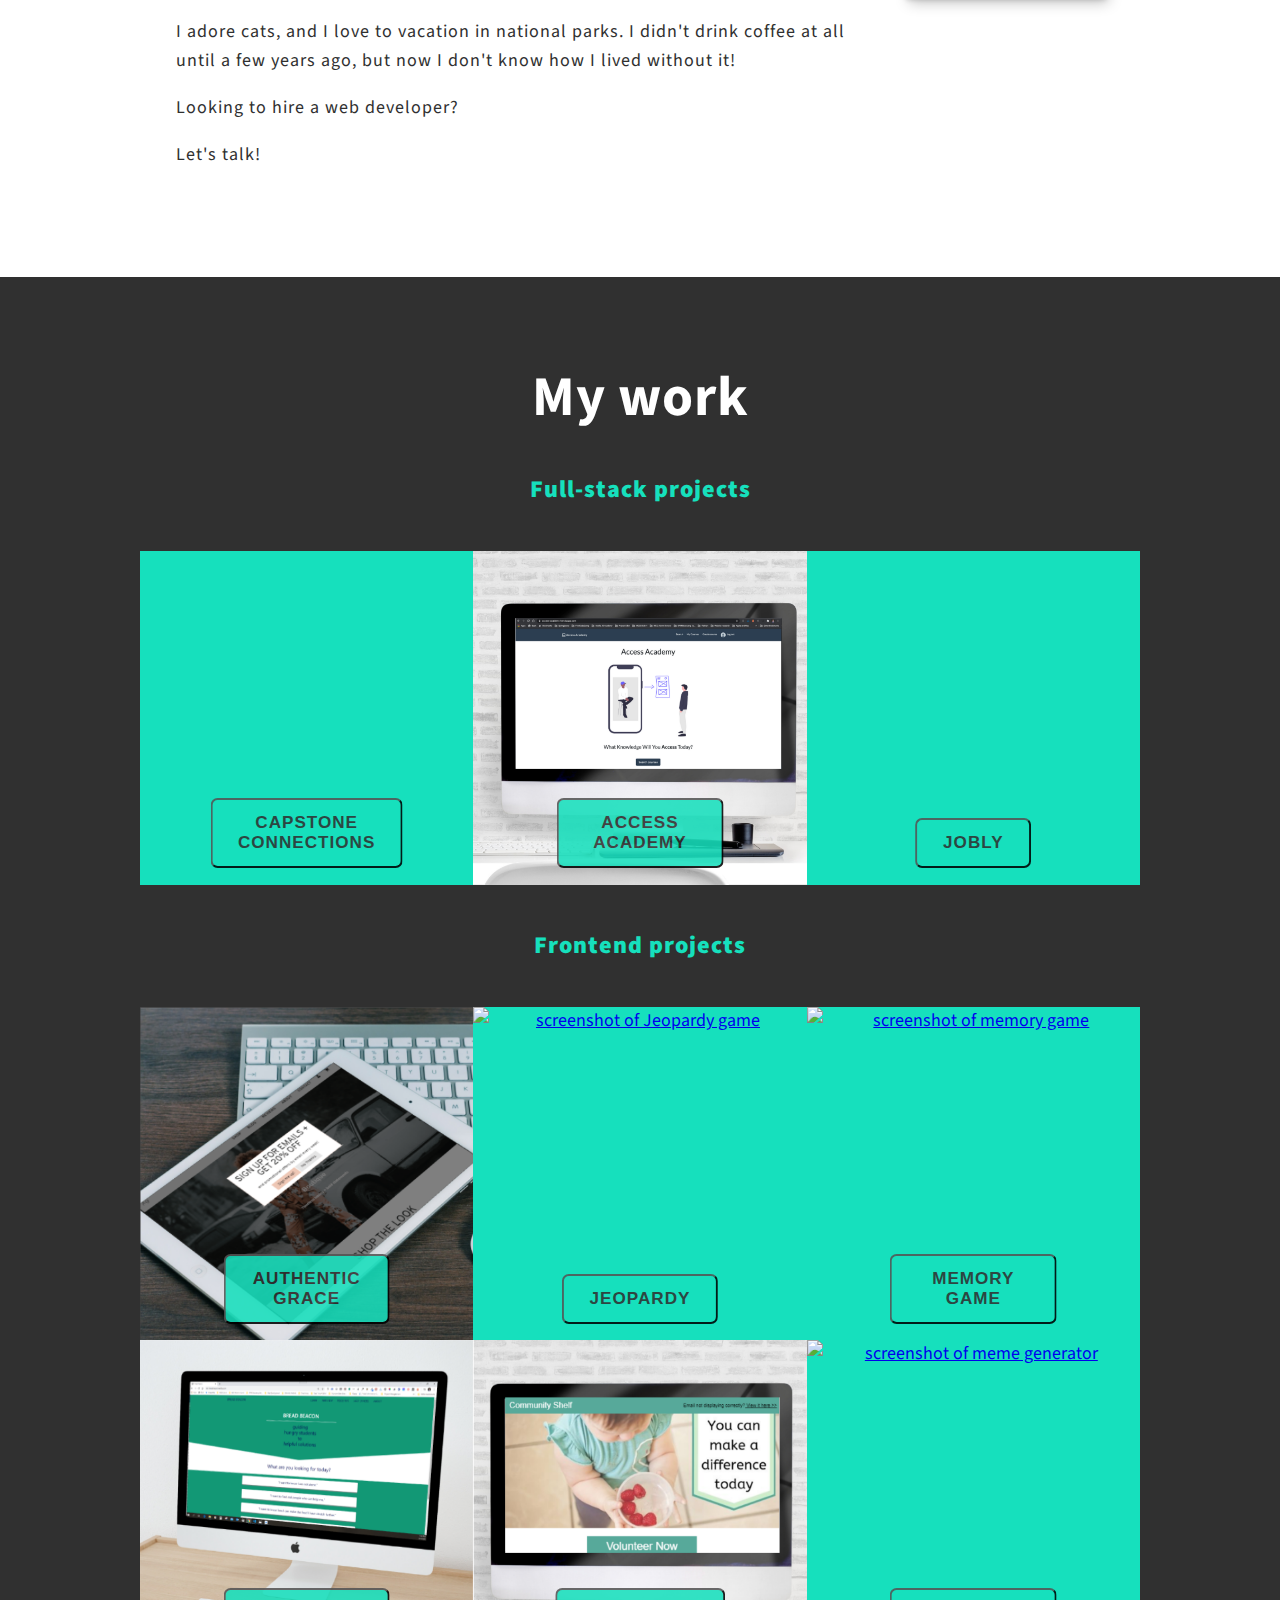
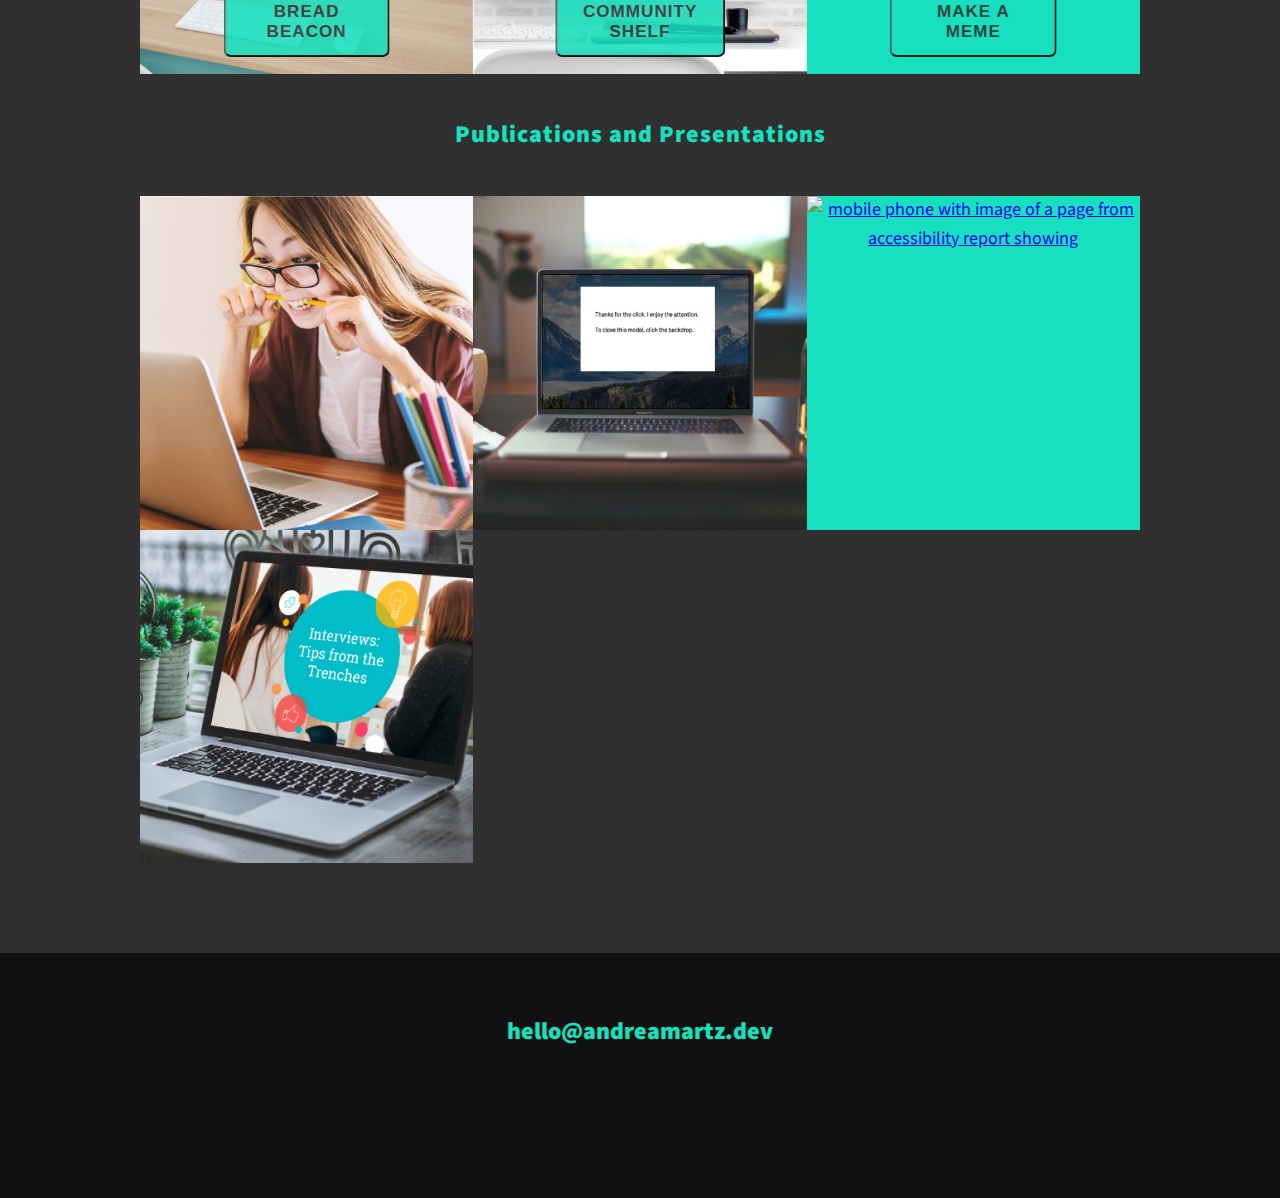
==== commit 1f9d095f: "Add Jobly project to Full-stack section" ====
--- a/index.html
+++ b/index.html
@@ -152,12 +152,15 @@
         </a>
       </div>
 
-      <!-- Full-stack item 03: -->
-      <div class="">
-        <a href="" target="_blank" rel="noreferrer">
-          <img src="" alt="" class="portfolio__img" />
-        </a>
-        <a href="" target="_blank" rel="noreferrer">
+      <!-- Full-stack item 03: Jobly-->
+      <div class="portfolio__item portfolio__item__container">
+        <a href="https://jobs-app.surge.sh/" target="_blank" rel="noreferrer">
+          <img
+            src="https://res.cloudinary.com/wahmof2/image/upload/w_1000,ar_1:1,c_fill,g_auto,e_art:hokusai/v1632519752/Jobly/job-3258590_640.jpg"
+            alt="" class="portfolio__img" />
+        </a>
+        <a href="https://jobs-app.surge.sh/" target="_blank" rel="noreferrer">
+          <button class="btn portfolio__item__btn">Jobly</button>
         </a>
       </div>
     </div>
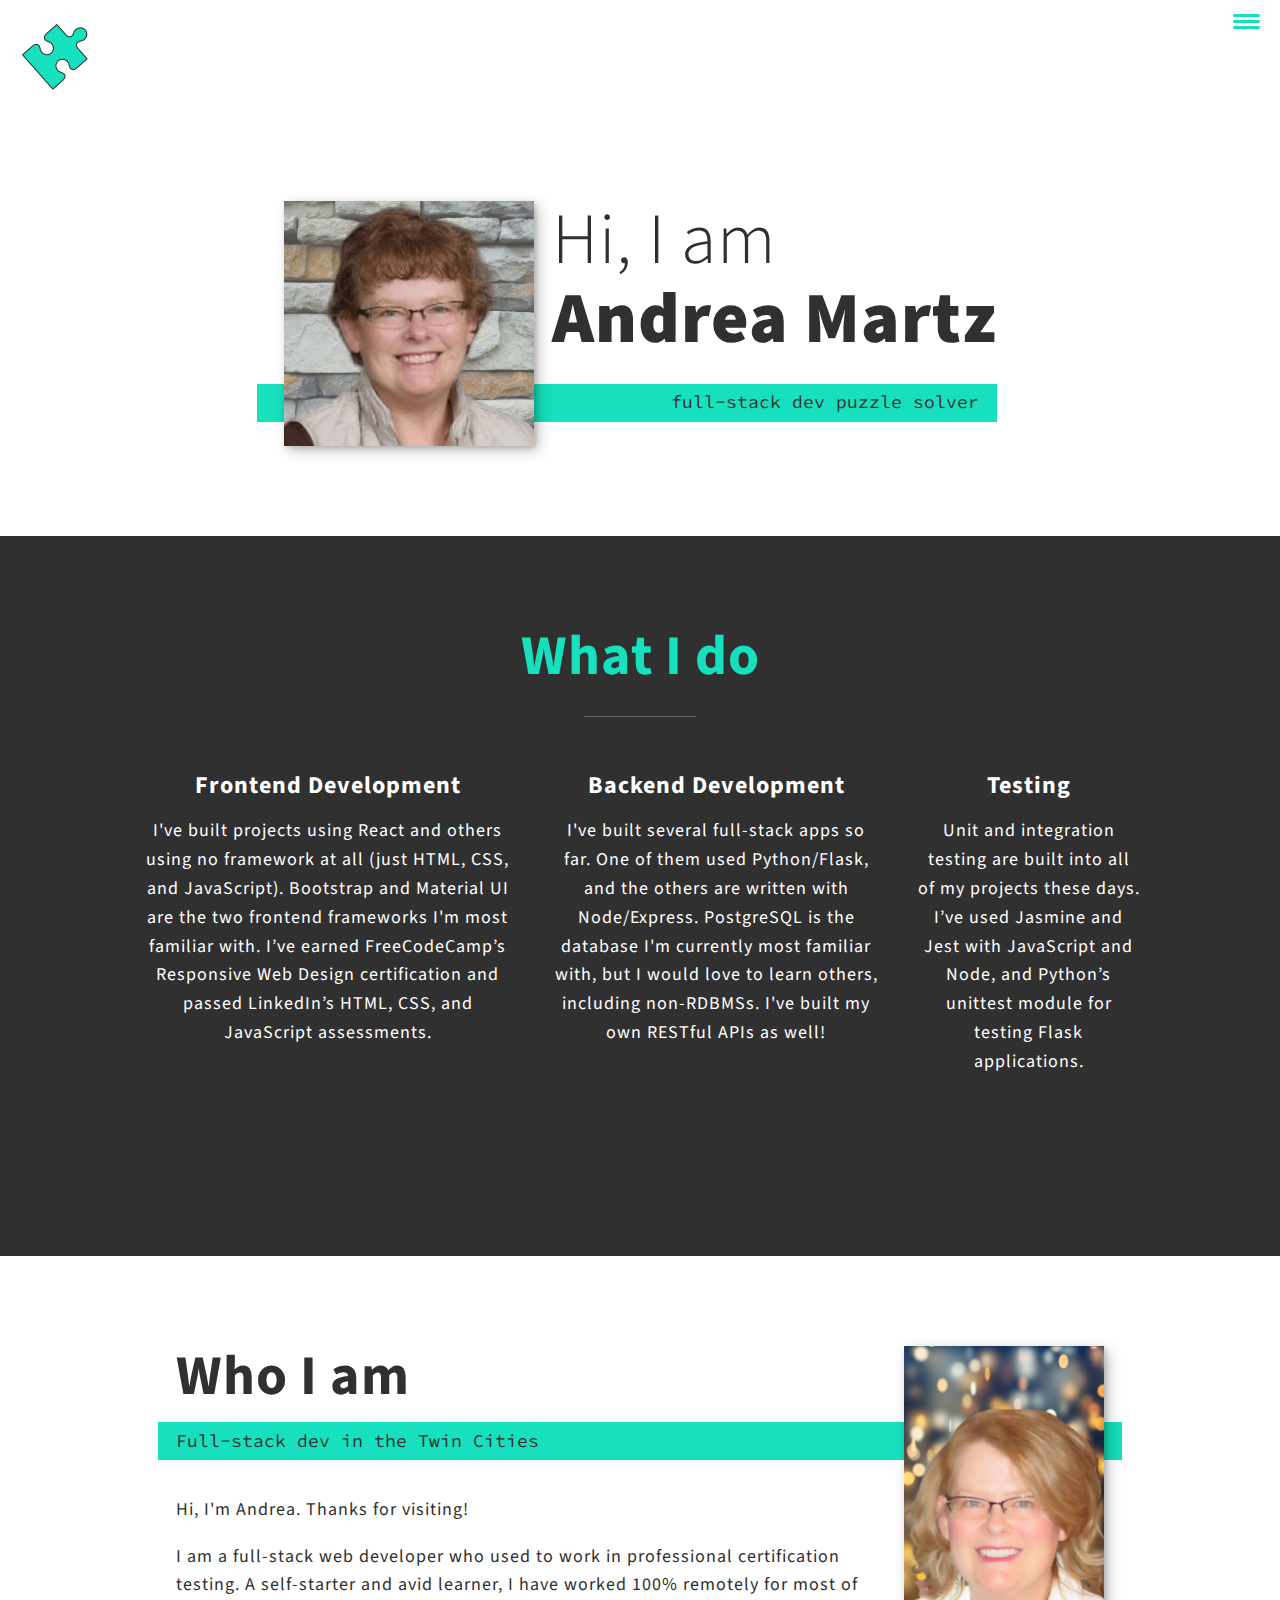
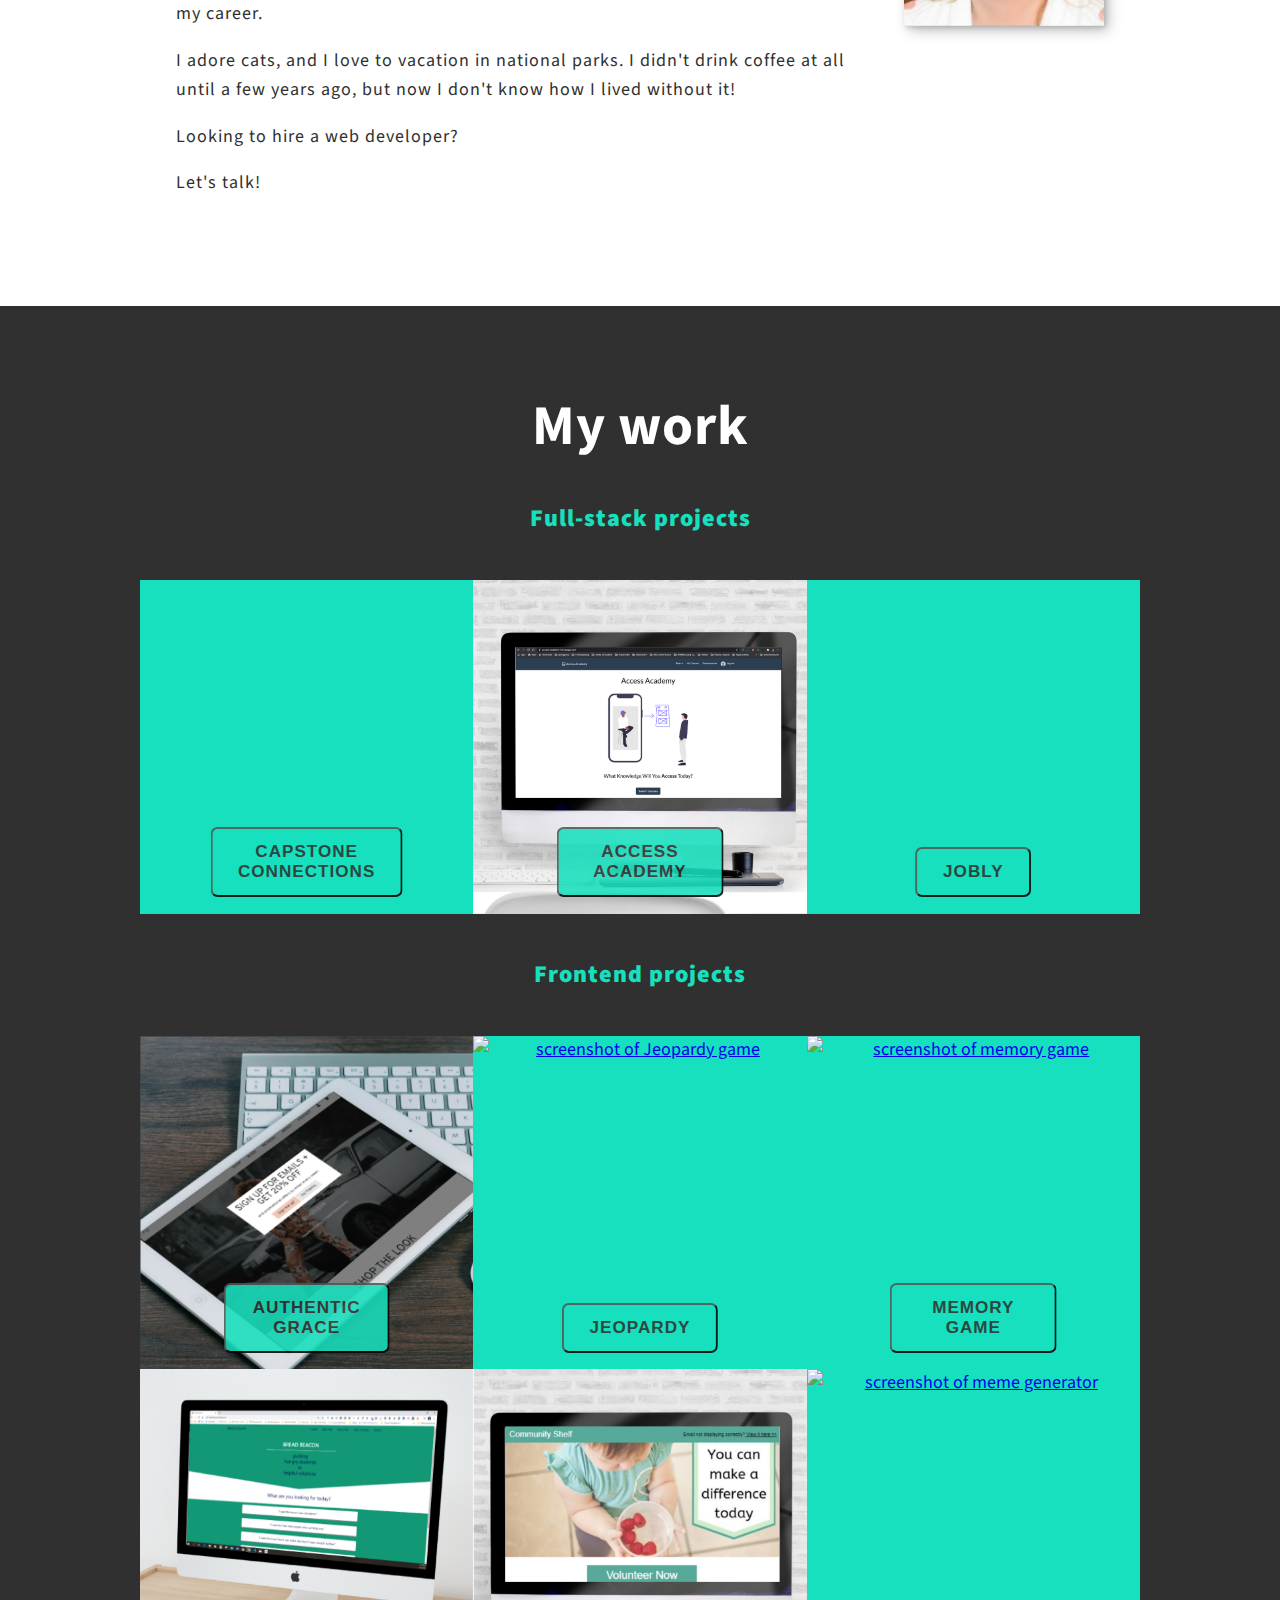
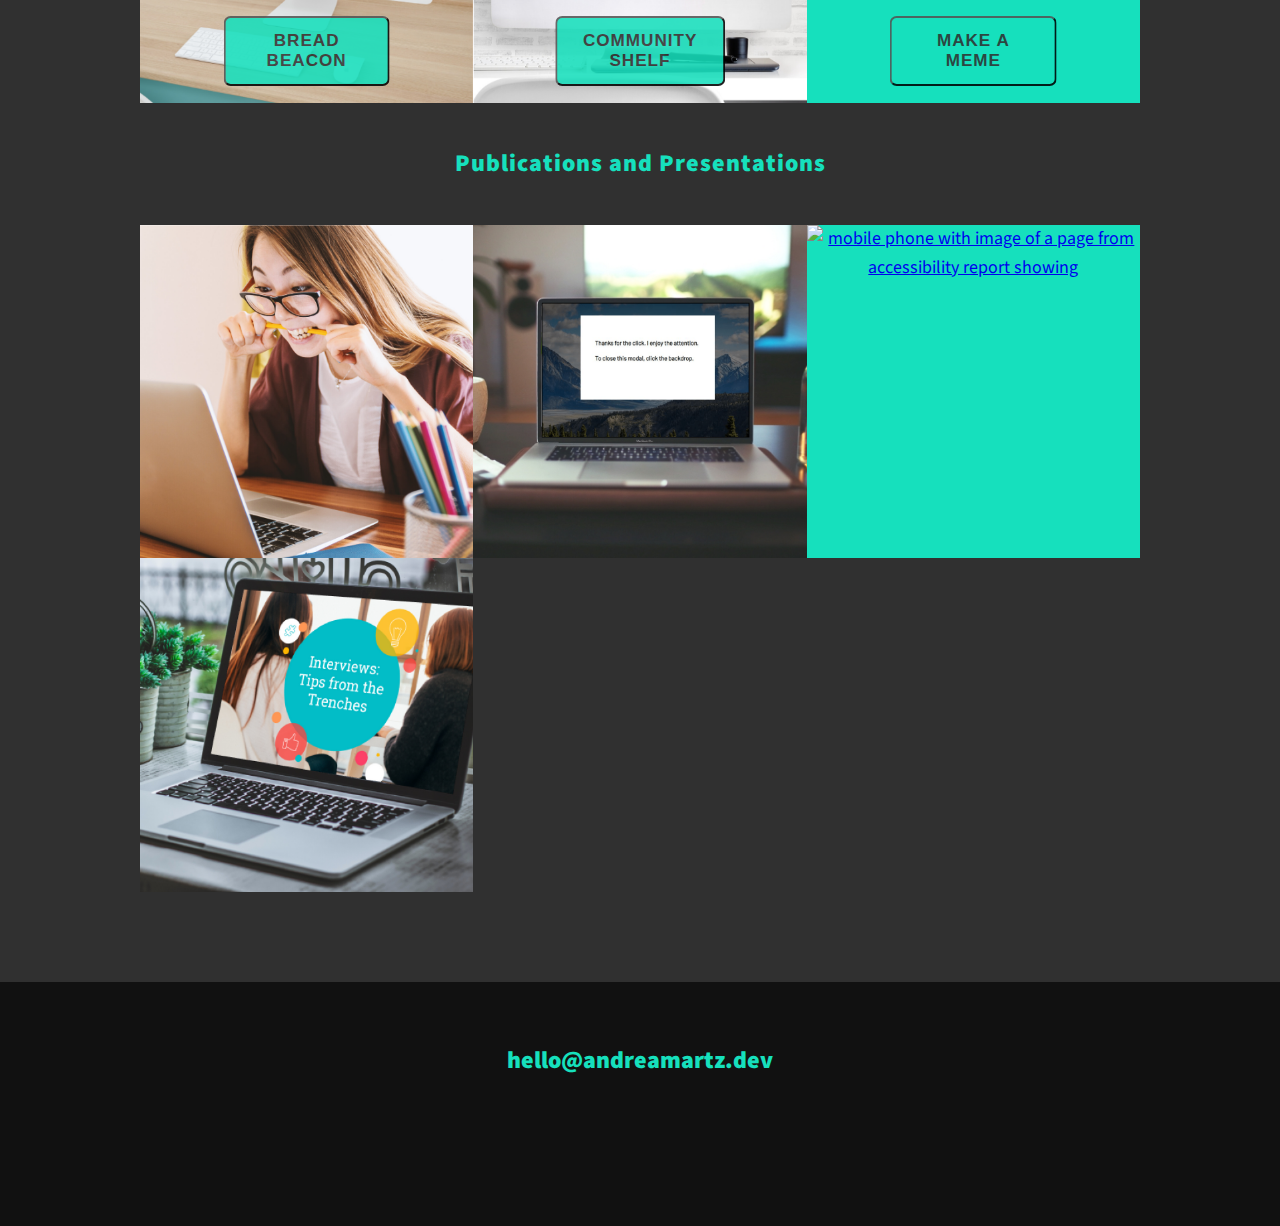
==== commit 796933fb: "Fix typos" ====
--- a/index.html
+++ b/index.html
@@ -67,7 +67,7 @@
       <div class="service">
         <h3>Frontend Development</h3>
         <p>I've built projects using React and others using no framework at all (just HTML, CSS, and JavaScript).
-          Bootstrap and Material UI are the two testing libraries I'm most familiar with. I’ve earned
+          Bootstrap and Material UI are the two frontend frameworks I'm most familiar with. I’ve earned
           FreeCodeCamp’s Responsive Web Design certification and passed LinkedIn’s HTML, CSS, and JavaScript
           assessments. </p>
       </div>
@@ -77,7 +77,7 @@
         <h3>Backend Development</h3>
         <p>I've built several full-stack apps so far. One of them used Python/Flask, and the others are written with
           Node/Express. PostgreSQL is the database I'm currently most familiar with, but I would love to learn others,
-          including non-RDMSs. I've built my own RESTful APIs as well!</p>
+          including non-RDBMSs. I've built my own RESTful APIs as well!</p>
       </div>
       <!-- / service -->
 
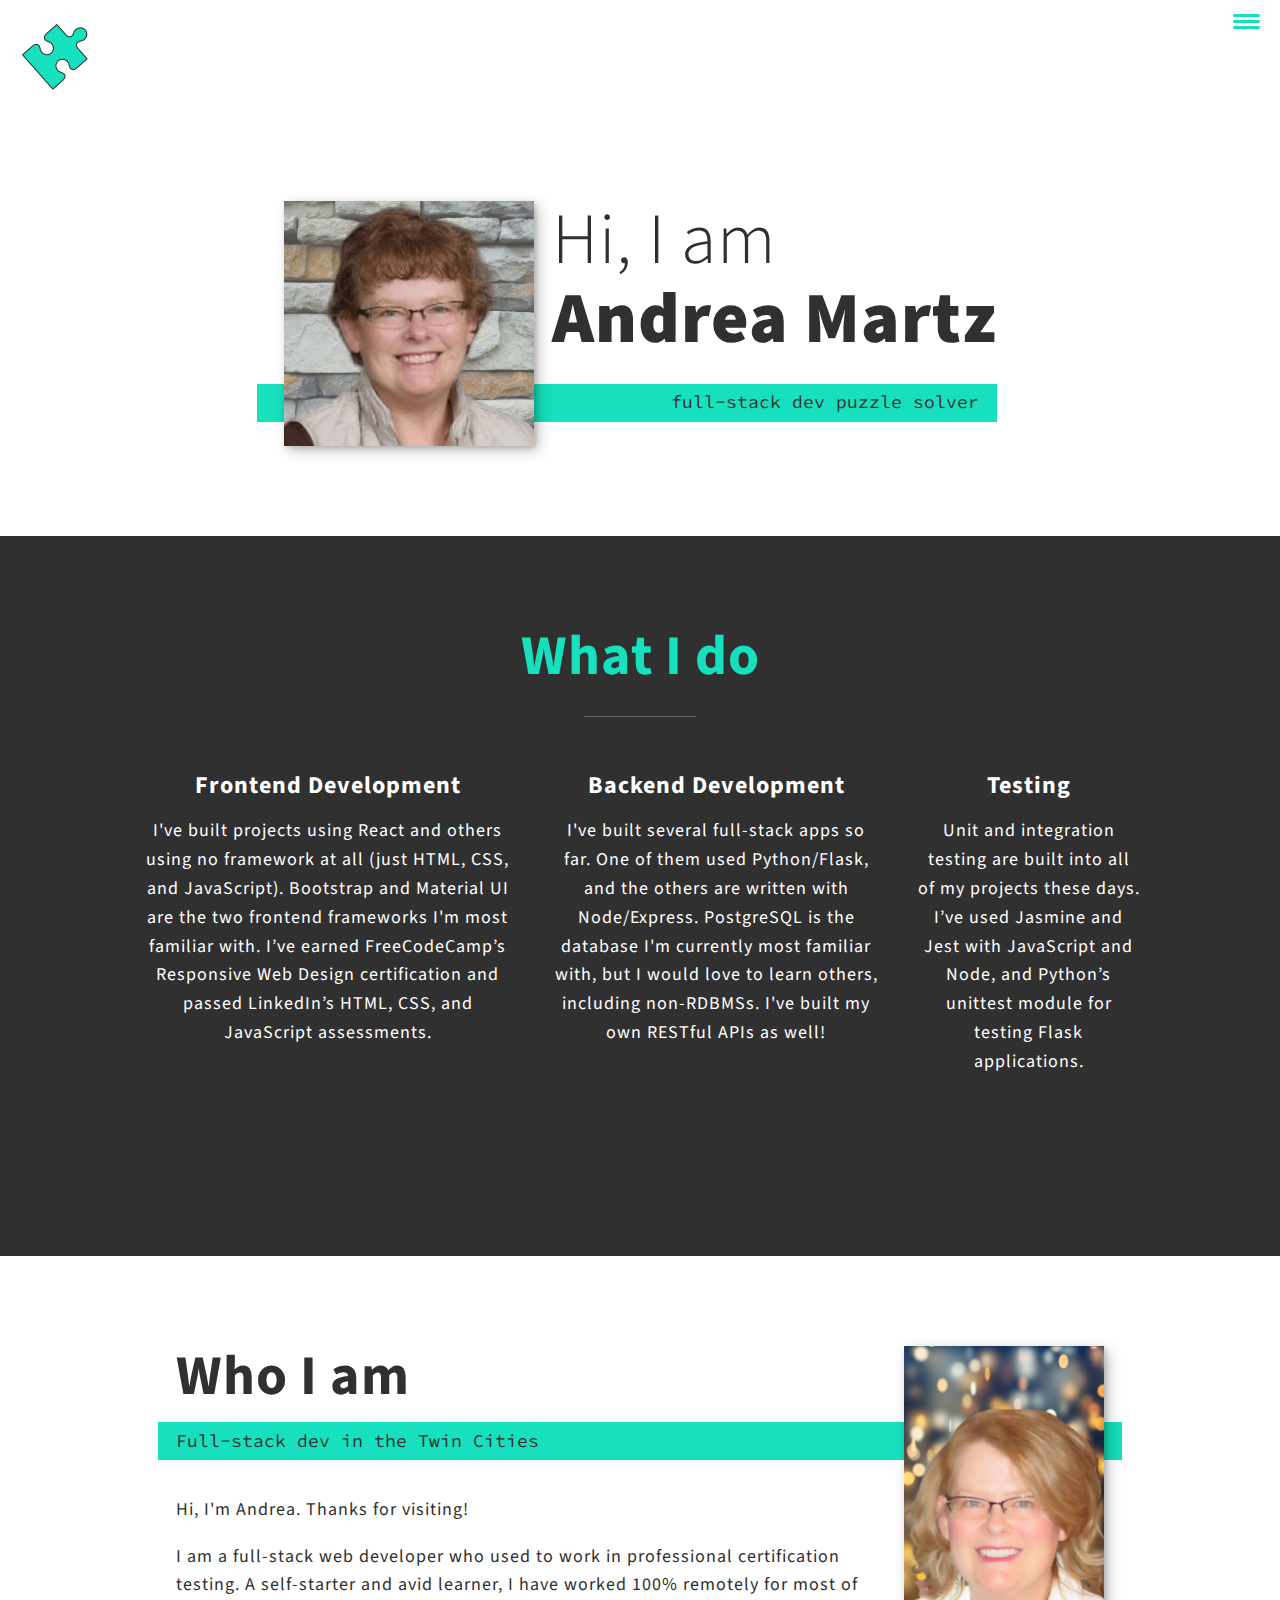
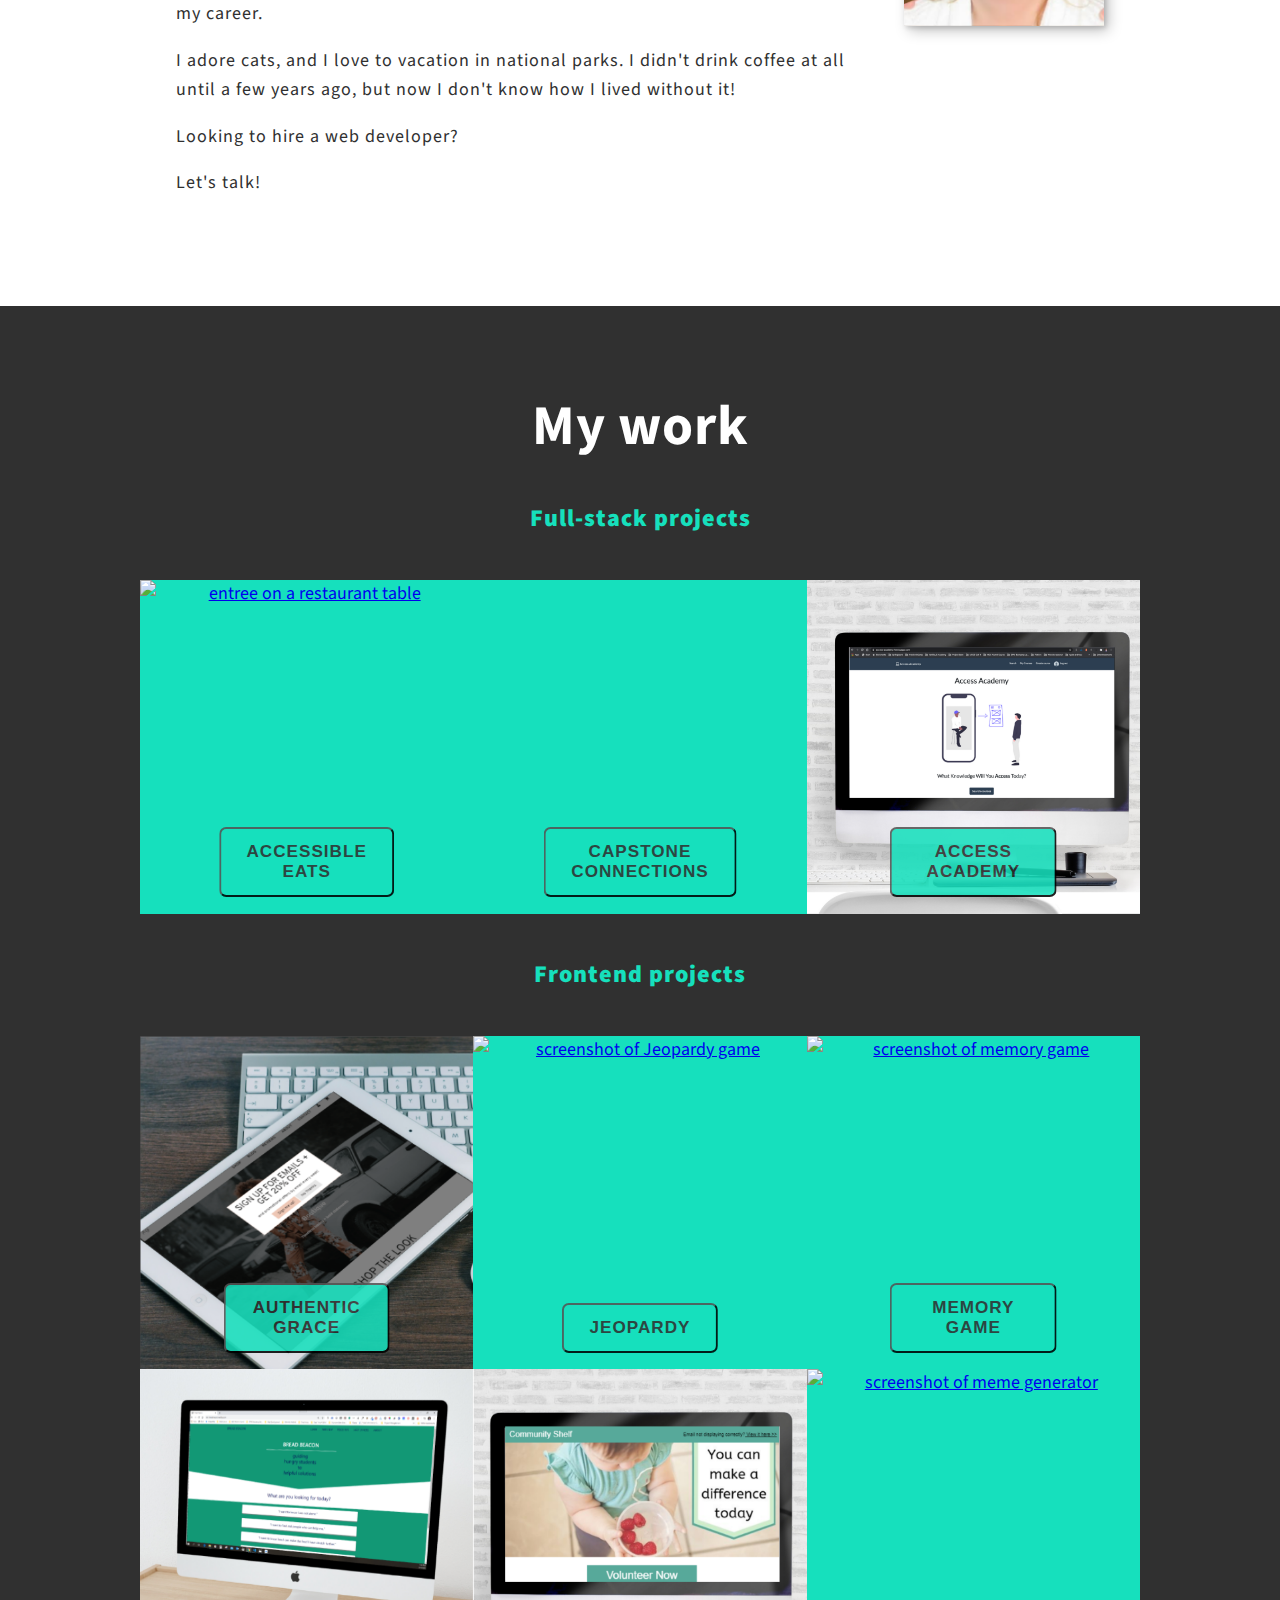
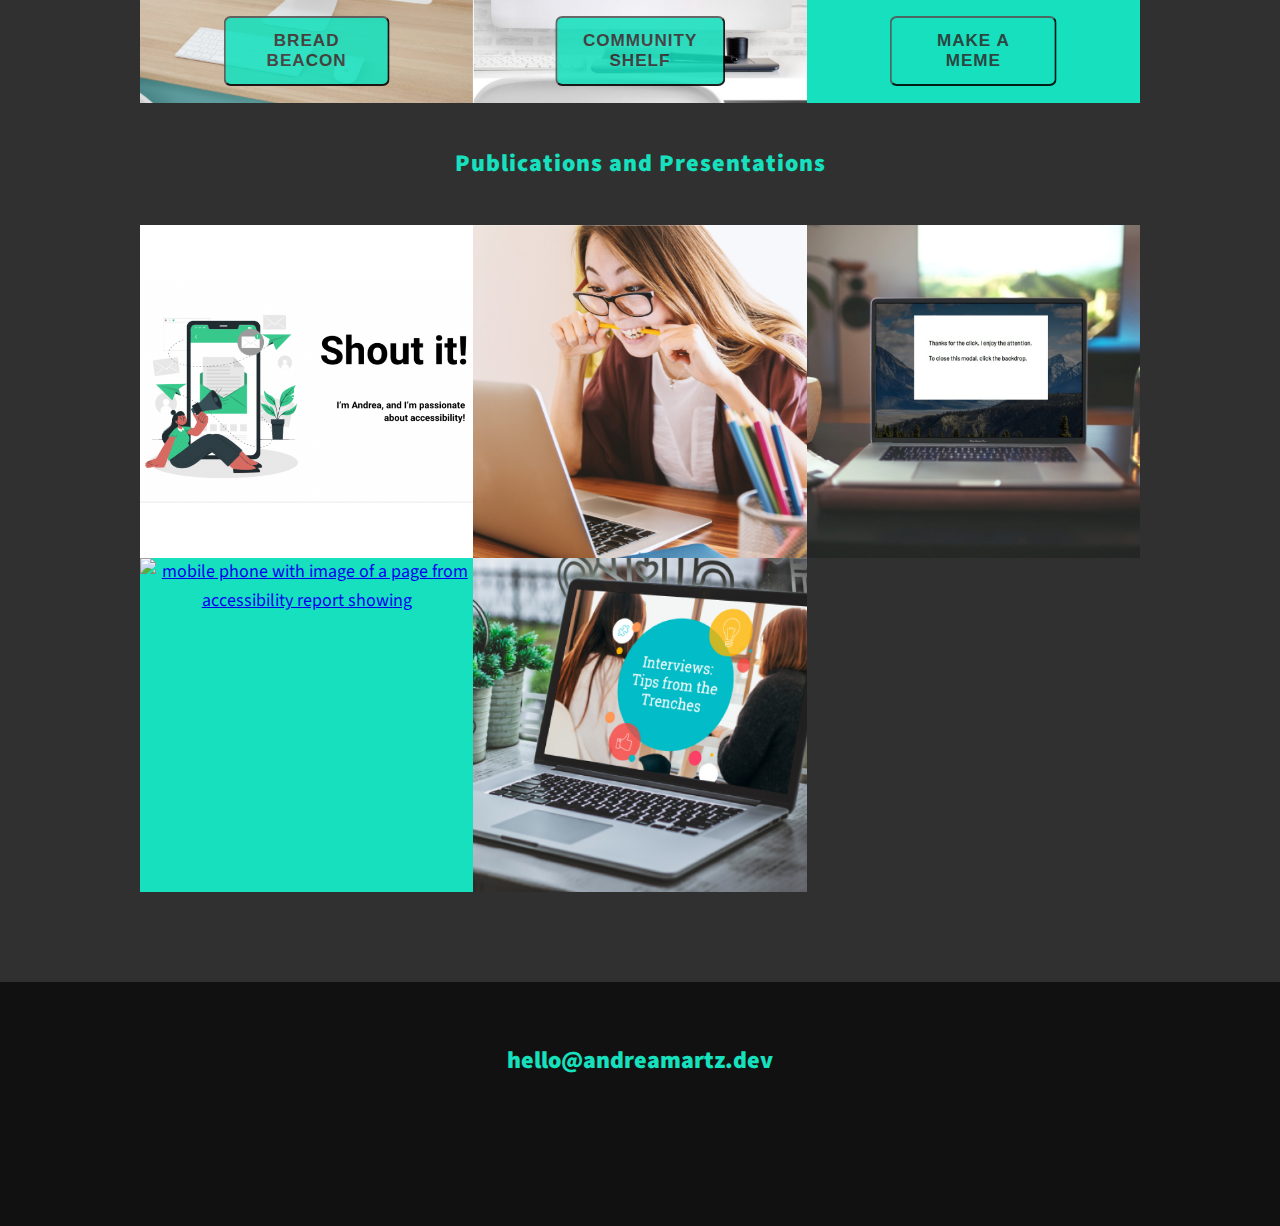
==== commit f4ba7e57: "Add links to Accessible Eats project and Skip Navigation lightning talk" ====
--- a/index.html
+++ b/index.html
@@ -130,7 +130,18 @@
     <!-- Full-stack projects -->
     <h3 class="section__subtitle section__subtitle--work">Full-stack projects</h3>
     <div class="portfolio">
-      <!-- Full-stack item 01: -->
+      <!-- Full-stack item 01: Accessible Eats -->
+      <div class="portfolio__item portfolio__item__container">
+        <a href="http://3.133.160.108/" target="_blank" rel="noreferrer">
+          <img
+            src="img/accessible-eats/entree-on-restaurant-table-casey-lee-awj7sRviVXo-unsplash.png"
+            alt="entree on a restaurant table" class="portfolio__img" />
+        </a>
+        <a href="http://3.133.160.108/" target="_blank" rel="noreferrer">
+          <button class="btn portfolio__item__btn">Accessible Eats</button>
+        </a>
+      </div>
+      <!-- Full-stack item 01: Capstone Connections -->
       <div class="portfolio__item portfolio__item__container">
         <a href="https://capstone-connections.surge.sh/" target="_blank" rel="noreferrer">
           <img
@@ -239,6 +250,13 @@
       Publications and Presentations
     </h3>
     <div class="portfolio">
+      <!-- Portfolio item: Presentation -->
+      <a href="https://www.youtube.com/watch?v=cbBtSCzEji4&t=164s" class="portfolio__item"
+        target="_blank" rel="noreferrer">
+        <img src="img/my-work-presentations/Skip-Navigation-2400_x_2400.png"
+          alt="cartoon woman with a megaphone; caption says 'Shout it! I\'m Andrea, and I\'m passionate about accessibility" class="portfolio__img" />
+      </a>
+
       <!-- Portfolio item 04 -->
       <a href="https://momscanco.github.io/blog/martz_cohort4_css_positioning_you_got_this.html" class="portfolio__item"
         target="_blank" rel="noreferrer">
